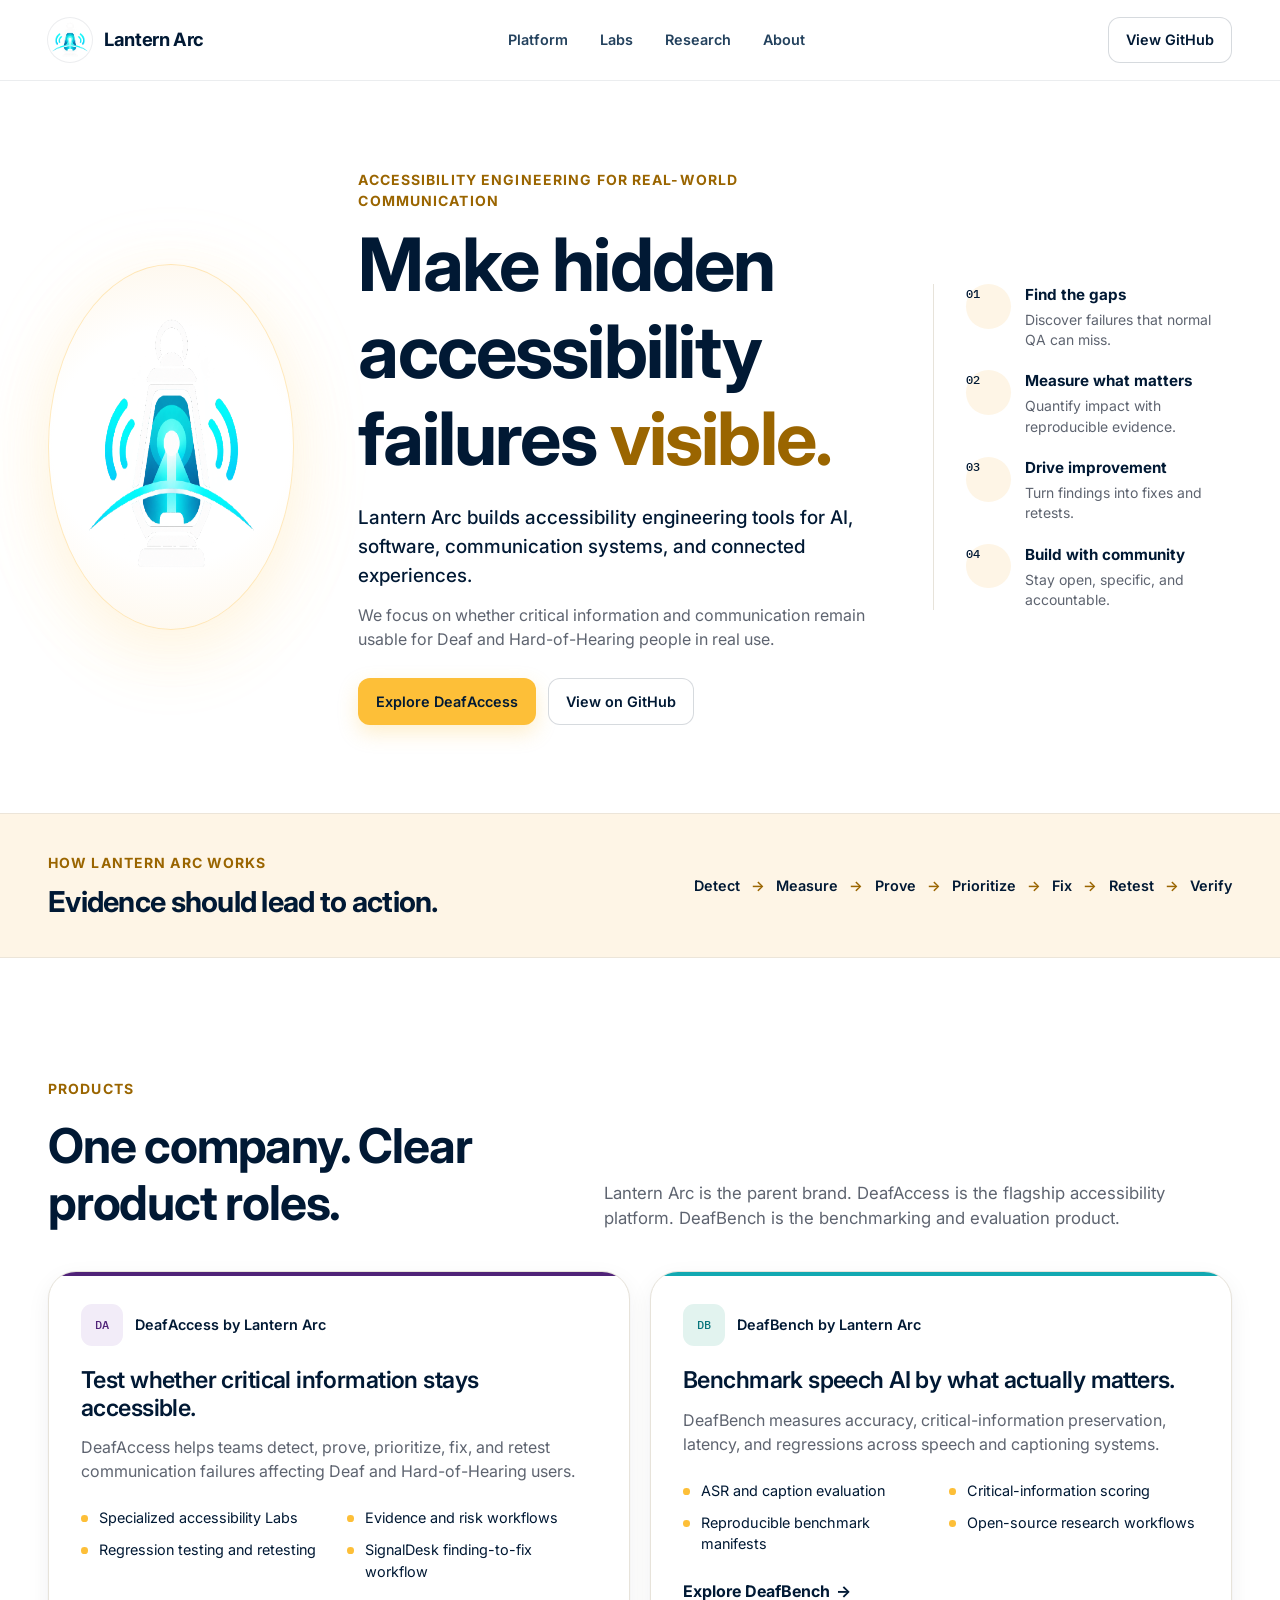
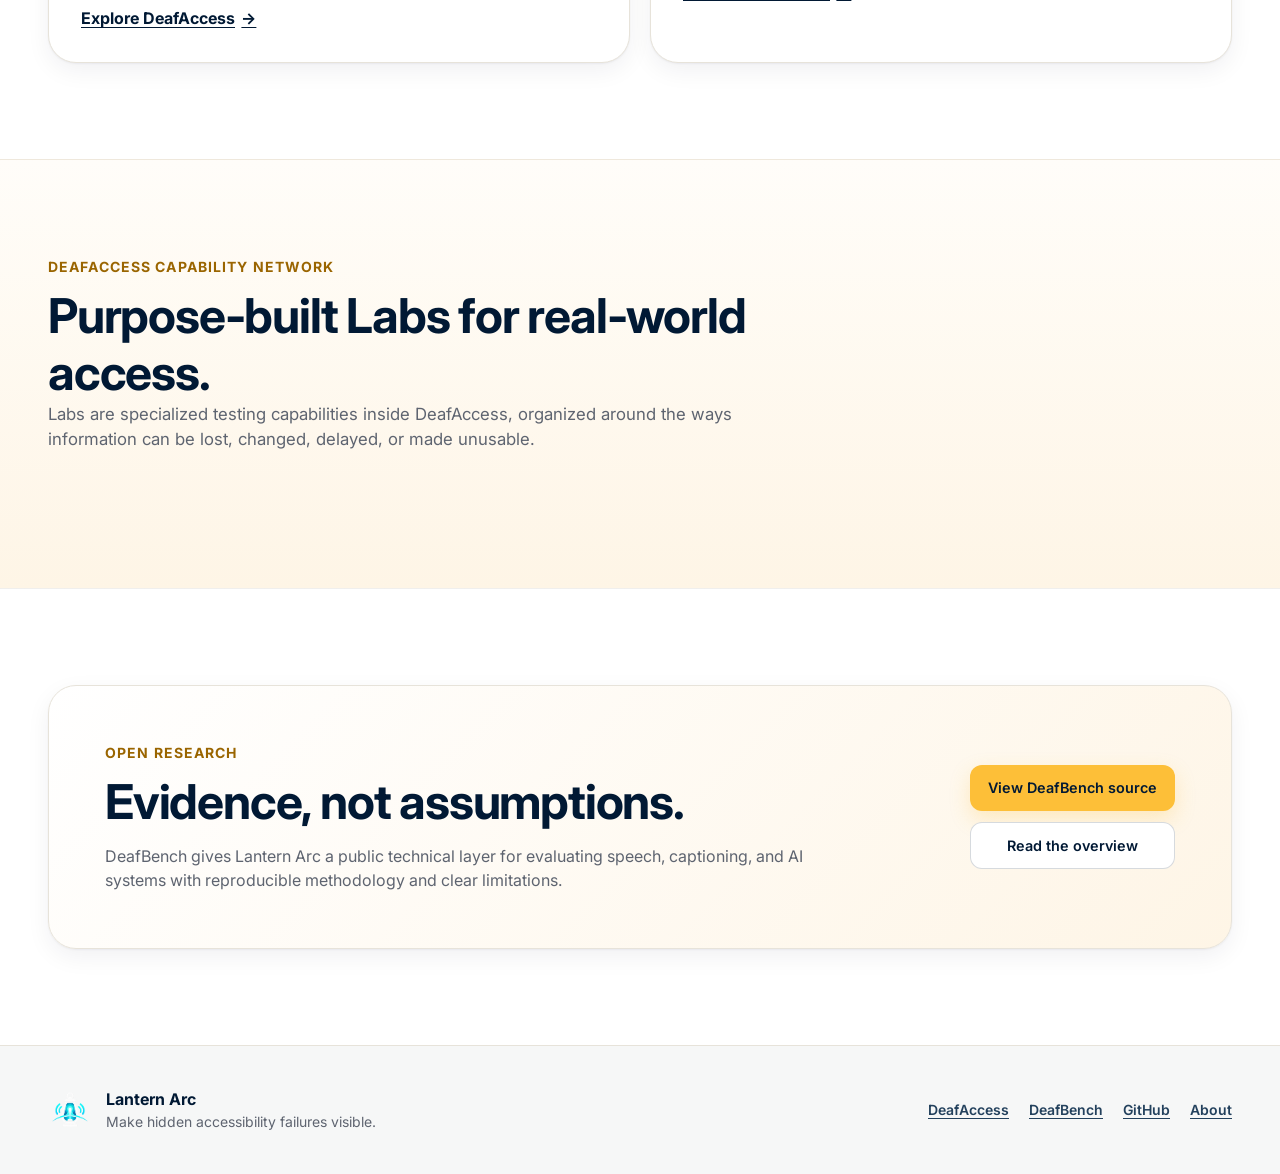
==== index.html @ aa3d76c5 "feat: add Lantern Arc site shell" ====
<!doctype html>
<html lang="en">
<head>
  <meta charset="utf-8">
  <meta name="viewport" content="width=device-width, initial-scale=1">
  <title>Lantern Arc | Accessibility engineering tools</title>
  <meta name="description" content="Lantern Arc builds accessibility engineering tools that help teams find, measure, prove, fix, and retest accessibility failures.">
  <link rel="preconnect" href="https://fonts.googleapis.com">
  <link rel="preconnect" href="https://fonts.gstatic.com" crossorigin>
  <link href="https://fonts.googleapis.com/css2?family=IBM+Plex+Mono:wght@400;500&family=Inter:wght@400;500;600;700&display=swap" rel="stylesheet">
  <link rel="stylesheet" href="/assets/site.css">
</head>
<body>
  <a class="skip-link" href="#main">Skip to main content</a>

  <header class="site-header">
    <div class="shell header-inner">
      <a class="brand" href="/" aria-label="Lantern Arc home">
        <img class="brand-mark" src="/assets/lantern-arc-logo.png" alt="" width="44" height="44">
        <span>Lantern Arc</span>
      </a>
      <nav class="site-nav" aria-label="Primary navigation">
        <a href="/deafaccess/">Platform</a>
        <a href="#labs">Labs</a>
        <a href="/deafbench/">Research</a>
        <a href="/about/">About</a>
      </nav>
      <a class="button button-secondary header-github" href="https://github.com/lanternarc">View GitHub</a>
    </div>
  </header>

  <main id="main">
    <section class="hero shell" aria-labelledby="hero-title">
      <div class="hero-art" aria-hidden="true">
        <div class="hero-logo-wrap">
          <img src="/assets/lantern-arc-logo.png" alt="" width="320" height="320">
        </div>
      </div>
      <div class="hero-copy">
        <p class="eyebrow">Accessibility engineering for real-world communication</p>
        <h1 id="hero-title">Make hidden accessibility failures <span>visible.</span></h1>
        <p class="hero-lede">Lantern Arc builds accessibility engineering tools for AI, software, communication systems, and connected experiences.</p>
        <p class="hero-support">We focus on whether critical information and communication remain usable for Deaf and Hard-of-Hearing people in real use.</p>
        <div class="hero-actions">
          <a class="button button-primary" href="/deafaccess/">Explore DeafAccess</a>
          <a class="button button-secondary" href="https://github.com/lanternarc">View on GitHub</a>
        </div>
      </div>
      <aside class="hero-principles" aria-label="Lantern Arc principles">
        <div class="principle">
          <span class="principle-icon" aria-hidden="true">01</span>
          <div><strong>Find the gaps</strong><span>Discover failures that normal QA can miss.</span></div>
        </div>
        <div class="principle">
          <span class="principle-icon" aria-hidden="true">02</span>
          <div><strong>Measure what matters</strong><span>Quantify impact with reproducible evidence.</span></div>
        </div>
        <div class="principle">
          <span class="principle-icon" aria-hidden="true">03</span>
          <div><strong>Drive improvement</strong><span>Turn findings into fixes and retests.</span></div>
        </div>
        <div class="principle">
          <span class="principle-icon" aria-hidden="true">04</span>
          <div><strong>Build with community</strong><span>Stay open, specific, and accountable.</span></div>
        </div>
      </aside>
    </section>

    <section class="process-band" aria-labelledby="process-title">
      <div class="shell process-inner">
        <div>
          <p class="eyebrow">How Lantern Arc works</p>
          <h2 id="process-title">Evidence should lead to action.</h2>
        </div>
        <ol class="process-flow" aria-label="Accessibility engineering workflow">
          <li>Detect</li><li>Measure</li><li>Prove</li><li>Prioritize</li><li>Fix</li><li>Retest</li><li>Verify</li>
        </ol>
      </div>
    </section>

    <section class="section shell" aria-labelledby="products-title">
      <div class="section-heading">
        <p class="eyebrow">Products</p>
        <h2 id="products-title">One company. Clear product roles.</h2>
        <p>Lantern Arc is the parent brand. DeafAccess is the flagship accessibility platform. DeafBench is the benchmarking and evaluation product.</p>
      </div>
      <div class="product-grid">
        <article class="product-card product-deafaccess">
          <div class="product-kicker"><span class="product-symbol">DA</span><span>DeafAccess by Lantern Arc</span></div>
          <h3>Test whether critical information stays accessible.</h3>
          <p>DeafAccess helps teams detect, prove, prioritize, fix, and retest communication failures affecting Deaf and Hard-of-Hearing users.</p>
          <ul class="feature-list">
            <li>Specialized accessibility Labs</li>
            <li>Evidence and risk workflows</li>
            <li>Regression testing and retesting</li>
            <li>SignalDesk finding-to-fix workflow</li>
          </ul>
          <a class="text-link" href="/deafaccess/">Explore DeafAccess <span aria-hidden="true">→</span></a>
        </article>
        <article class="product-card product-deafbench">
          <div class="product-kicker"><span class="product-symbol">DB</span><span>DeafBench by Lantern Arc</span></div>
          <h3>Benchmark speech AI by what actually matters.</h3>
          <p>DeafBench measures accuracy, critical-information preservation, latency, and regressions across speech and captioning systems.</p>
          <ul class="feature-list">
            <li>ASR and caption evaluation</li>
            <li>Critical-information scoring</li>
            <li>Reproducible benchmark manifests</li>
            <li>Open-source research workflows</li>
          </ul>
          <a class="text-link" href="/deafbench/">Explore DeafBench <span aria-hidden="true">→</span></a>
        </article>
      </div>
    </section>

    <section id="labs" class="section section-tinted" aria-labelledby="labs-title">
      <div class="shell">
        <div class="section-heading narrow">
          <p class="eyebrow">DeafAccess capability network</p>
          <h2 id="labs-title">Purpose-built Labs for real-world access.</h2>
          <p>Labs are specialized testing capabilities inside DeafAccess, organized around the ways information can be lost, changed, delayed, or made unusable.</p>
        </div>
        <div id="lab-groups" class="lab-groups" aria-live="off"></div>
      </div>
    </section>

    <section class="section shell" aria-labelledby="research-title">
      <div class="research-panel">
        <div>
          <p class="eyebrow">Open research</p>
          <h2 id="research-title">Evidence, not assumptions.</h2>
          <p>DeafBench gives Lantern Arc a public technical layer for evaluating speech, captioning, and AI systems with reproducible methodology and clear limitations.</p>
        </div>
        <div class="research-actions">
          <a class="button button-primary" href="https://github.com/lanternarc/DeafBench">View DeafBench source</a>
          <a class="button button-secondary" href="/deafbench/">Read the overview</a>
        </div>
      </div>
    </section>
  </main>

  <footer class="site-footer">
    <div class="shell footer-inner">
      <div class="footer-brand">
        <img src="/assets/lantern-arc-logo.png" alt="" width="44" height="44">
        <div><strong>Lantern Arc</strong><span>Make hidden accessibility failures visible.</span></div>
      </div>
      <nav aria-label="Footer navigation">
        <a href="/deafaccess/">DeafAccess</a>
        <a href="/deafbench/">DeafBench</a>
        <a href="https://github.com/lanternarc">GitHub</a>
        <a href="/about/">About</a>
      </nav>
    </div>
  </footer>

  <script src="/assets/site.js" defer></script>
</body>
</html>
---- assets/site.css ----
:root {
  --navy-950: #011934;
  --navy-900: #062747;
  --navy-700: #23415d;
  --gold-500: #fdbf38;
  --gold-300: #fedfac;
  --gold-100: #fef5e6;
  --white: #ffffff;
  --off-white: #f6f7f7;
  --ink: #070714;
  --muted: #5e6470;
  --line: #e7e3da;
  --purple-700: #502378;
  --purple-100: #f2ecf8;
  --teal-700: #08757c;
  --teal-500: #12a8b1;
  --teal-100: #e2f3ef;
  --blue-100: #edf5fe;
  --green-100: #e7f6f1;
  --danger: #d22026;
  --success: #2e8b35;
  --shadow-sm: 0 1px 2px rgb(1 25 52 / 0.05), 0 8px 24px rgb(1 25 52 / 0.06);
  --shadow-md: 0 18px 45px rgb(1 25 52 / 0.10);
  --radius-sm: 0.75rem;
  --radius-md: 1.25rem;
  --radius-lg: 1.75rem;
  --shell: 74rem;
  --sans: Inter, -apple-system, BlinkMacSystemFont, "Segoe UI", Arial, sans-serif;
  --mono: "IBM Plex Mono", SFMono-Regular, Consolas, "Liberation Mono", monospace;
}

* {
  box-sizing: border-box;
}

html {
  scroll-behavior: smooth;
  scroll-padding-top: 6rem;
}

body {
  margin: 0;
  color: var(--navy-950);
  background: var(--white);
  font-family: var(--sans);
  font-size: 1rem;
  line-height: 1.5;
  text-rendering: optimizeLegibility;
  -webkit-font-smoothing: antialiased;
}

img {
  display: block;
  max-width: 100%;
}

a {
  color: inherit;
  text-decoration-thickness: 0.08em;
  text-underline-offset: 0.2em;
}

a:focus-visible,
button:focus-visible {
  outline: 3px solid var(--navy-950);
  outline-offset: 4px;
  border-radius: 0.35rem;
}

p,
h1,
h2,
h3 {
  margin-top: 0;
}

p {
  max-width: 72ch;
}

h1,
h2,
h3 {
  letter-spacing: -0.025em;
  line-height: 1.18;
}

h1 {
  margin-bottom: 1.25rem;
  font-size: clamp(2.6rem, 6vw, 4.6rem);
  font-weight: 700;
}

h2 {
  margin-bottom: 1rem;
  font-size: clamp(2rem, 4vw, 3rem);
  font-weight: 700;
}

h3 {
  margin-bottom: 0.8rem;
  font-size: 1.45rem;
  font-weight: 600;
}

.shell {
  width: min(calc(100% - 2rem), var(--shell));
  margin-inline: auto;
}

.skip-link {
  position: fixed;
  z-index: 999;
  top: 0.75rem;
  left: 0.75rem;
  padding: 0.75rem 1rem;
  transform: translateY(-180%);
  border-radius: 0.6rem;
  color: var(--white);
  background: var(--navy-950);
  font-weight: 600;
}

.skip-link:focus {
  transform: translateY(0);
}

.site-header {
  position: sticky;
  z-index: 50;
  top: 0;
  border-bottom: 1px solid rgb(1 25 52 / 0.08);
  background: rgb(255 255 255 / 0.94);
  backdrop-filter: blur(16px);
}

.header-inner {
  display: grid;
  grid-template-columns: auto 1fr auto;
  align-items: center;
  min-height: 5rem;
  gap: 2rem;
}

.brand {
  display: inline-flex;
  align-items: center;
  gap: 0.75rem;
  text-decoration: none;
  font-size: 1.15rem;
  font-weight: 700;
  letter-spacing: -0.02em;
}

.brand-mark {
  width: 2.75rem;
  height: 2.75rem;
  border-radius: 50%;
  box-shadow: 0 0 0 1px rgb(1 25 52 / 0.08);
}

.site-nav {
  display: flex;
  justify-content: center;
  gap: 2rem;
}

.site-nav a {
  position: relative;
  padding-block: 1.1rem;
  color: var(--navy-700);
  text-decoration: none;
  font-size: 0.9rem;
  font-weight: 600;
}

.site-nav a::after {
  position: absolute;
  right: 0;
  bottom: 0.8rem;
  left: 0;
  height: 2px;
  transform: scaleX(0);
  transform-origin: center;
  background: var(--gold-500);
  content: "";
  transition: transform 160ms ease;
}

.site-nav a:hover::after,
.site-nav a:focus-visible::after {
  transform: scaleX(1);
}

.button {
  display: inline-flex;
  min-height: 2.85rem;
  align-items: center;
  justify-content: center;
  padding: 0.72rem 1.05rem;
  border: 1px solid transparent;
  border-radius: 0.75rem;
  text-decoration: none;
  font-size: 0.9rem;
  font-weight: 600;
  transition: transform 150ms ease, box-shadow 150ms ease, background 150ms ease;
}

.button:hover {
  transform: translateY(-1px);
}

.button-primary {
  color: var(--navy-950);
  background: var(--gold-500);
  box-shadow: 0 8px 20px rgb(253 191 56 / 0.25);
}

.button-primary:hover {
  background: #f4b62d;
  box-shadow: 0 12px 24px rgb(253 191 56 / 0.30);
}

.button-secondary {
  border-color: rgb(1 25 52 / 0.16);
  color: var(--navy-950);
  background: var(--white);
}

.button-secondary:hover {
  border-color: rgb(1 25 52 / 0.28);
  box-shadow: var(--shadow-sm);
}

.hero {
  display: grid;
  grid-template-columns: minmax(15rem, 0.7fr) minmax(0, 1.45fr) minmax(17rem, 0.85fr);
  align-items: center;
  gap: clamp(2rem, 5vw, 4.5rem);
  min-height: 42rem;
  padding-block: 5.5rem;
}

.hero-art {
  display: flex;
  justify-content: center;
}

.hero-logo-wrap {
  position: relative;
  width: min(100%, 19rem);
  padding: 1.35rem;
  border: 1px solid rgb(253 191 56 / 0.32);
  border-radius: 50%;
  background: radial-gradient(circle, var(--white) 54%, var(--gold-100) 100%);
  box-shadow: 0 26px 70px rgb(253 191 56 / 0.14);
}

.hero-logo-wrap::after {
  position: absolute;
  inset: 8%;
  z-index: -1;
  border-radius: 50%;
  background: var(--gold-300);
  filter: blur(48px);
  opacity: 0.25;
  content: "";
}

.eyebrow {
  margin-bottom: 0.7rem;
  color: #9a6500;
  font-size: 0.875rem;
  font-weight: 700;
  letter-spacing: 0.08em;
  text-transform: uppercase;
}

.hero-copy h1 span {
  color: #9a6500;
}

.hero-lede {
  margin-bottom: 0.8rem;
  font-size: 1.18rem;
  line-height: 1.55;
  font-weight: 500;
}

.hero-support {
  margin-bottom: 1.7rem;
  color: var(--muted);
  font-size: 1rem;
}

.hero-actions {
  display: flex;
  flex-wrap: wrap;
  gap: 0.75rem;
}

.hero-principles {
  display: grid;
  gap: 1.25rem;
  padding-left: 2rem;
  border-left: 1px solid var(--line);
}

.principle {
  display: grid;
  grid-template-columns: auto 1fr;
  align-items: start;
  gap: 0.9rem;
}

.principle-icon {
  display: grid;
  width: 2.8rem;
  height: 2.8rem;
  place-items: center;
  border-radius: 50%;
  color: var(--navy-950);
  background: var(--gold-100);
  font-family: var(--mono);
  font-size: 0.78rem;
  font-weight: 500;
}

.principle strong,
.principle span {
  display: block;
}

.principle strong {
  margin-bottom: 0.2rem;
  font-size: 0.95rem;
}

.principle div > span {
  color: var(--muted);
  font-size: 0.875rem;
  line-height: 1.45;
}

.process-band {
  border-block: 1px solid rgb(1 25 52 / 0.07);
  background: var(--gold-100);
}

.process-inner {
  display: grid;
  grid-template-columns: minmax(16rem, 0.7fr) 1fr;
  align-items: center;
  gap: 3rem;
  padding-block: 2.4rem;
}

.process-inner h2 {
  margin-bottom: 0;
  font-size: 1.8rem;
}

.process-flow {
  display: flex;
  flex-wrap: wrap;
  align-items: center;
  justify-content: flex-end;
  gap: 0.7rem;
  margin: 0;
  padding: 0;
  list-style: none;
}

.process-flow li {
  display: inline-flex;
  align-items: center;
  gap: 0.7rem;
  font-size: 0.9rem;
  font-weight: 600;
}

.process-flow li:not(:last-child)::after {
  color: #9a6500;
  content: "→";
}

.section {
  padding-block: 6rem;
}

.section-tinted {
  border-block: 1px solid rgb(1 25 52 / 0.06);
  background: linear-gradient(180deg, #fffdf9 0%, var(--gold-100) 100%);
}

.section-heading {
  display: grid;
  grid-template-columns: minmax(0, 0.9fr) minmax(0, 1.15fr);
  align-items: end;
  gap: 4rem;
  margin-bottom: 2.5rem;
}

.section-heading .eyebrow {
  grid-column: 1 / -1;
  margin-bottom: -2.8rem;
}

.section-heading h2,
.section-heading p:last-child {
  margin-bottom: 0;
}

.section-heading p:last-child {
  color: var(--muted);
  font-size: 1.05rem;
}

.section-heading.narrow {
  display: block;
  max-width: 48rem;
}

.section-heading.narrow .eyebrow {
  margin-bottom: 0.7rem;
}

.product-grid {
  display: grid;
  grid-template-columns: repeat(2, minmax(0, 1fr));
  gap: 1.25rem;
}

.product-card {
  position: relative;
  overflow: hidden;
  padding: 2rem;
  border: 1px solid var(--line);
  border-radius: var(--radius-lg);
  background: var(--white);
  box-shadow: var(--shadow-sm);
}

.product-card::before {
  position: absolute;
  top: 0;
  right: 0;
  left: 0;
  height: 4px;
  content: "";
}

.product-deafaccess::before {
  background: var(--purple-700);
}

.product-deafbench::before {
  background: var(--teal-500);
}

.product-kicker {
  display: flex;
  align-items: center;
  gap: 0.8rem;
  margin-bottom: 1.35rem;
  font-size: 0.9rem;
  font-weight: 600;
}

.product-symbol {
  display: grid;
  width: 2.6rem;
  height: 2.6rem;
  place-items: center;
  border-radius: 0.7rem;
  font-family: var(--mono);
  font-size: 0.75rem;
  font-weight: 500;
}

.product-deafaccess .product-symbol {
  color: var(--purple-700);
  background: var(--purple-100);
}

.product-deafbench .product-symbol {
  color: var(--teal-700);
  background: var(--teal-100);
}

.product-card > p {
  color: var(--muted);
}

.feature-list {
  display: grid;
  grid-template-columns: repeat(2, minmax(0, 1fr));
  gap: 0.65rem 1rem;
  margin: 1.5rem 0;
  padding: 0;
  list-style: none;
}

.feature-list li {
  position: relative;
  padding-left: 1.15rem;
  font-size: 0.9rem;
}

.feature-list li::before {
  position: absolute;
  top: 0.58em;
  left: 0;
  width: 0.42rem;
  height: 0.42rem;
  border-radius: 50%;
  background: var(--gold-500);
  content: "";
}

.text-link {
  display: inline-flex;
  align-items: center;
  gap: 0.4rem;
  color: var(--navy-950);
  font-weight: 700;
}

.lab-groups {
  display: grid;
  gap: 1.5rem;
}

.research-panel {
  display: grid;
  grid-template-columns: 1fr auto;
  align-items: center;
  gap: 3rem;
  padding: clamp(2rem, 5vw, 3.5rem);
  border: 1px solid var(--line);
  border-radius: var(--radius-lg);
  background: linear-gradient(135deg, var(--white), var(--gold-100));
  box-shadow: var(--shadow-sm);
}

.research-panel h2 {
  margin-bottom: 0.8rem;
}

.research-panel p:last-child {
  margin-bottom: 0;
  color: var(--muted);
}

.research-actions {
  display: flex;
  flex-direction: column;
  gap: 0.7rem;
}

.site-footer {
  border-top: 1px solid var(--line);
  background: var(--off-white);
}

.footer-inner {
  display: flex;
  align-items: center;
  justify-content: space-between;
  gap: 2rem;
  min-height: 8rem;
  padding-block: 1.5rem;
}

.footer-brand {
  display: flex;
  align-items: center;
  gap: 0.9rem;
}

.footer-brand img {
  width: 2.75rem;
  height: 2.75rem;
  border-radius: 50%;
}

.footer-brand strong,
.footer-brand span {
  display: block;
}

.footer-brand span {
  color: var(--muted);
  font-size: 0.875rem;
}

.footer-inner nav {
  display: flex;
  flex-wrap: wrap;
  gap: 1.25rem;
}

.footer-inner nav a {
  color: var(--navy-700);
  font-size: 0.875rem;
  font-weight: 600;
}

@media (max-width: 64rem) {
  .header-inner {
    grid-template-columns: auto 1fr;
  }

  .site-nav {
    justify-content: flex-end;
  }

  .header-github {
    display: none;
  }

  .hero {
    grid-template-columns: minmax(12rem, 0.55fr) 1.45fr;
    min-height: auto;
  }

  .hero-principles {
    grid-column: 1 / -1;
    grid-template-columns: repeat(2, minmax(0, 1fr));
    padding: 1.5rem 0 0;
    border-top: 1px solid var(--line);
    border-left: 0;
  }

  .section-heading {
    grid-template-columns: 1fr;
    gap: 1rem;
  }

  .section-heading .eyebrow {
    margin-bottom: -0.25rem;
  }
}

@media (max-width: 48rem) {
  .site-header {
    position: static;
  }

  .header-inner {
    display: flex;
    min-height: auto;
    flex-wrap: wrap;
    padding-block: 0.8rem;
    gap: 0.65rem 1.25rem;
  }

  .site-nav {
    order: 2;
    width: 100%;
    justify-content: flex-start;
    gap: 1.2rem;
    overflow-x: auto;
    scrollbar-width: none;
  }

  .site-nav a {
    flex: 0 0 auto;
    padding-block: 0.65rem;
  }

  .site-nav a::after {
    bottom: 0.25rem;
  }

  .hero {
    grid-template-columns: 1fr;
    gap: 2rem;
    padding-block: 3.5rem;
  }

  .hero-art {
    justify-content: flex-start;
  }

  .hero-logo-wrap {
    width: 10rem;
    padding: 0.65rem;
  }

  .hero-principles {
    grid-template-columns: 1fr;
  }

  .process-inner {
    grid-template-columns: 1fr;
    gap: 1.2rem;
  }

  .process-flow {
    justify-content: flex-start;
  }

  .section {
    padding-block: 4.2rem;
  }

  .product-grid {
    grid-template-columns: 1fr;
  }

  .feature-list {
    grid-template-columns: 1fr;
  }

  .research-panel {
    grid-template-columns: 1fr;
  }

  .research-actions {
    flex-direction: row;
    flex-wrap: wrap;
  }

  .footer-inner {
    align-items: flex-start;
    flex-direction: column;
  }
}

@media (prefers-reduced-motion: reduce) {
  html {
    scroll-behavior: auto;
  }

  *,
  *::before,
  *::after {
    scroll-behavior: auto !important;
    transition-duration: 0.01ms !important;
    animation-duration: 0.01ms !important;
    animation-iteration-count: 1 !important;
  }
}
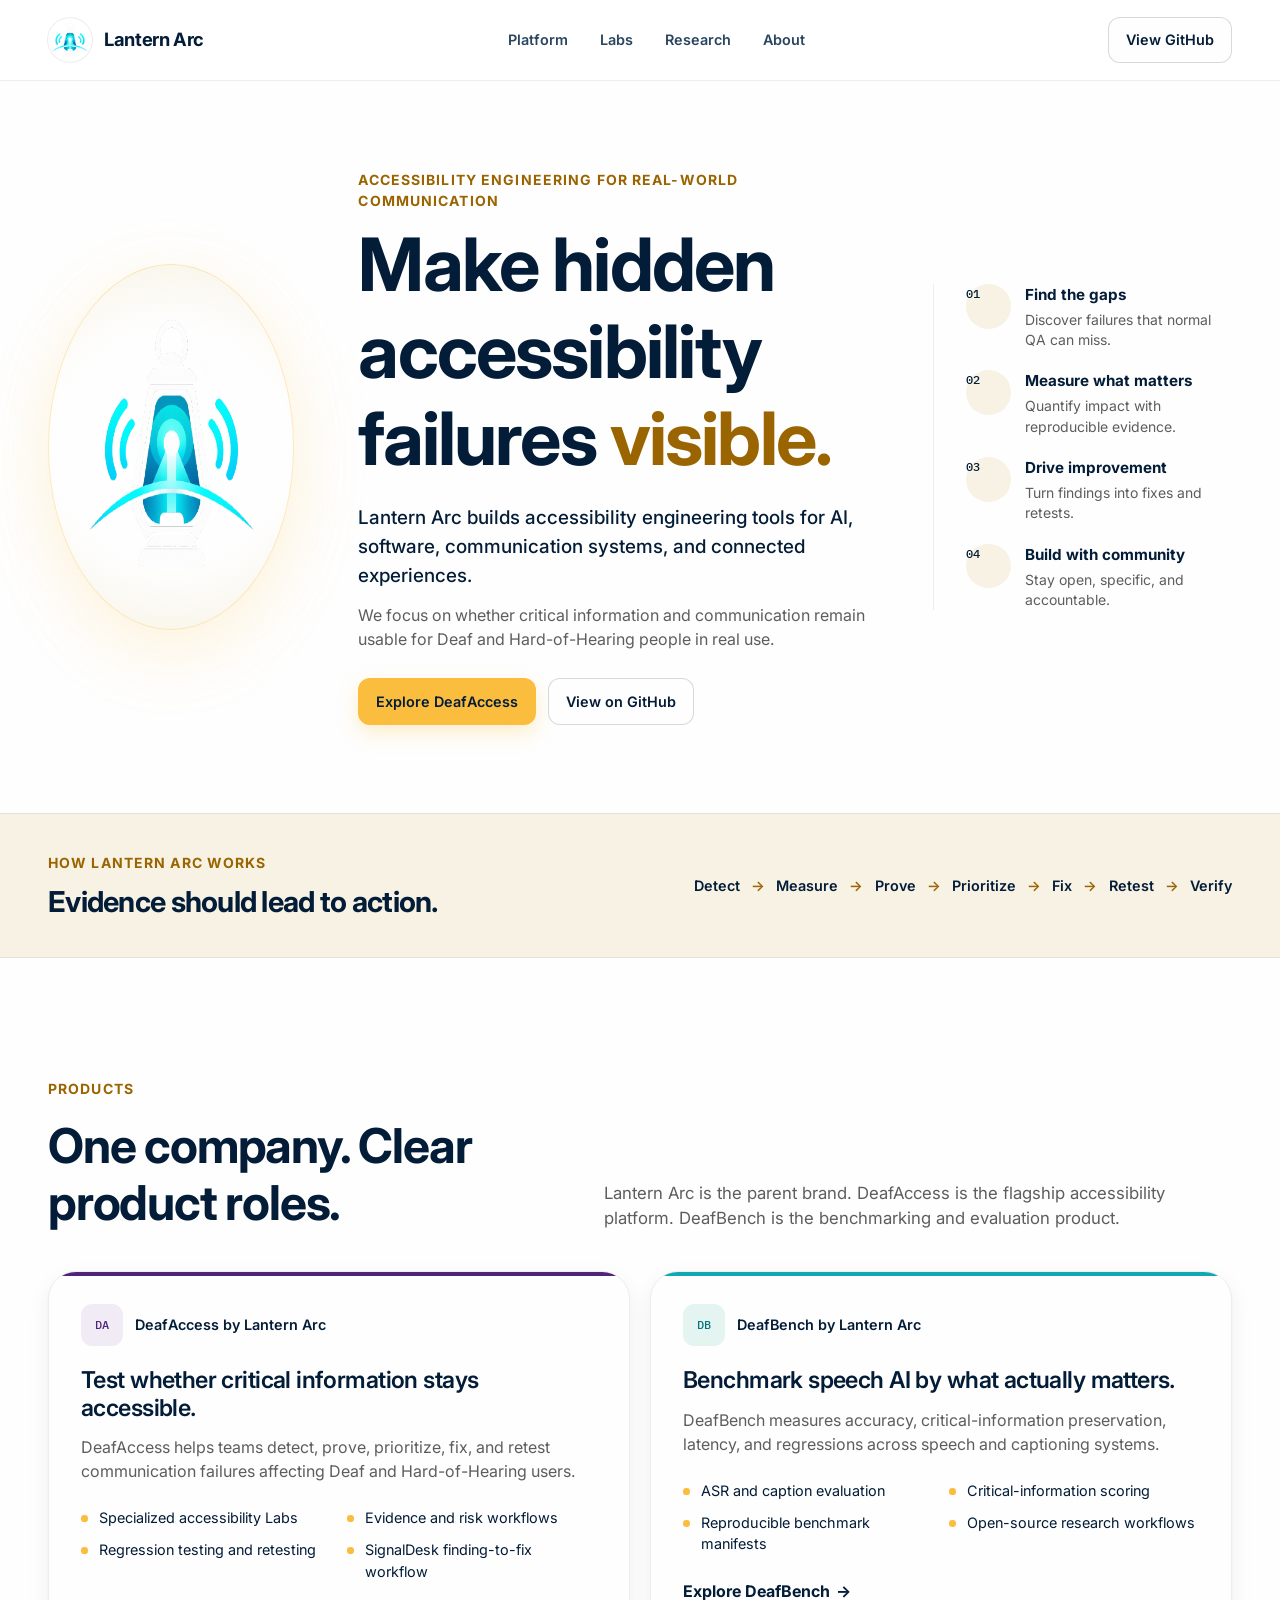
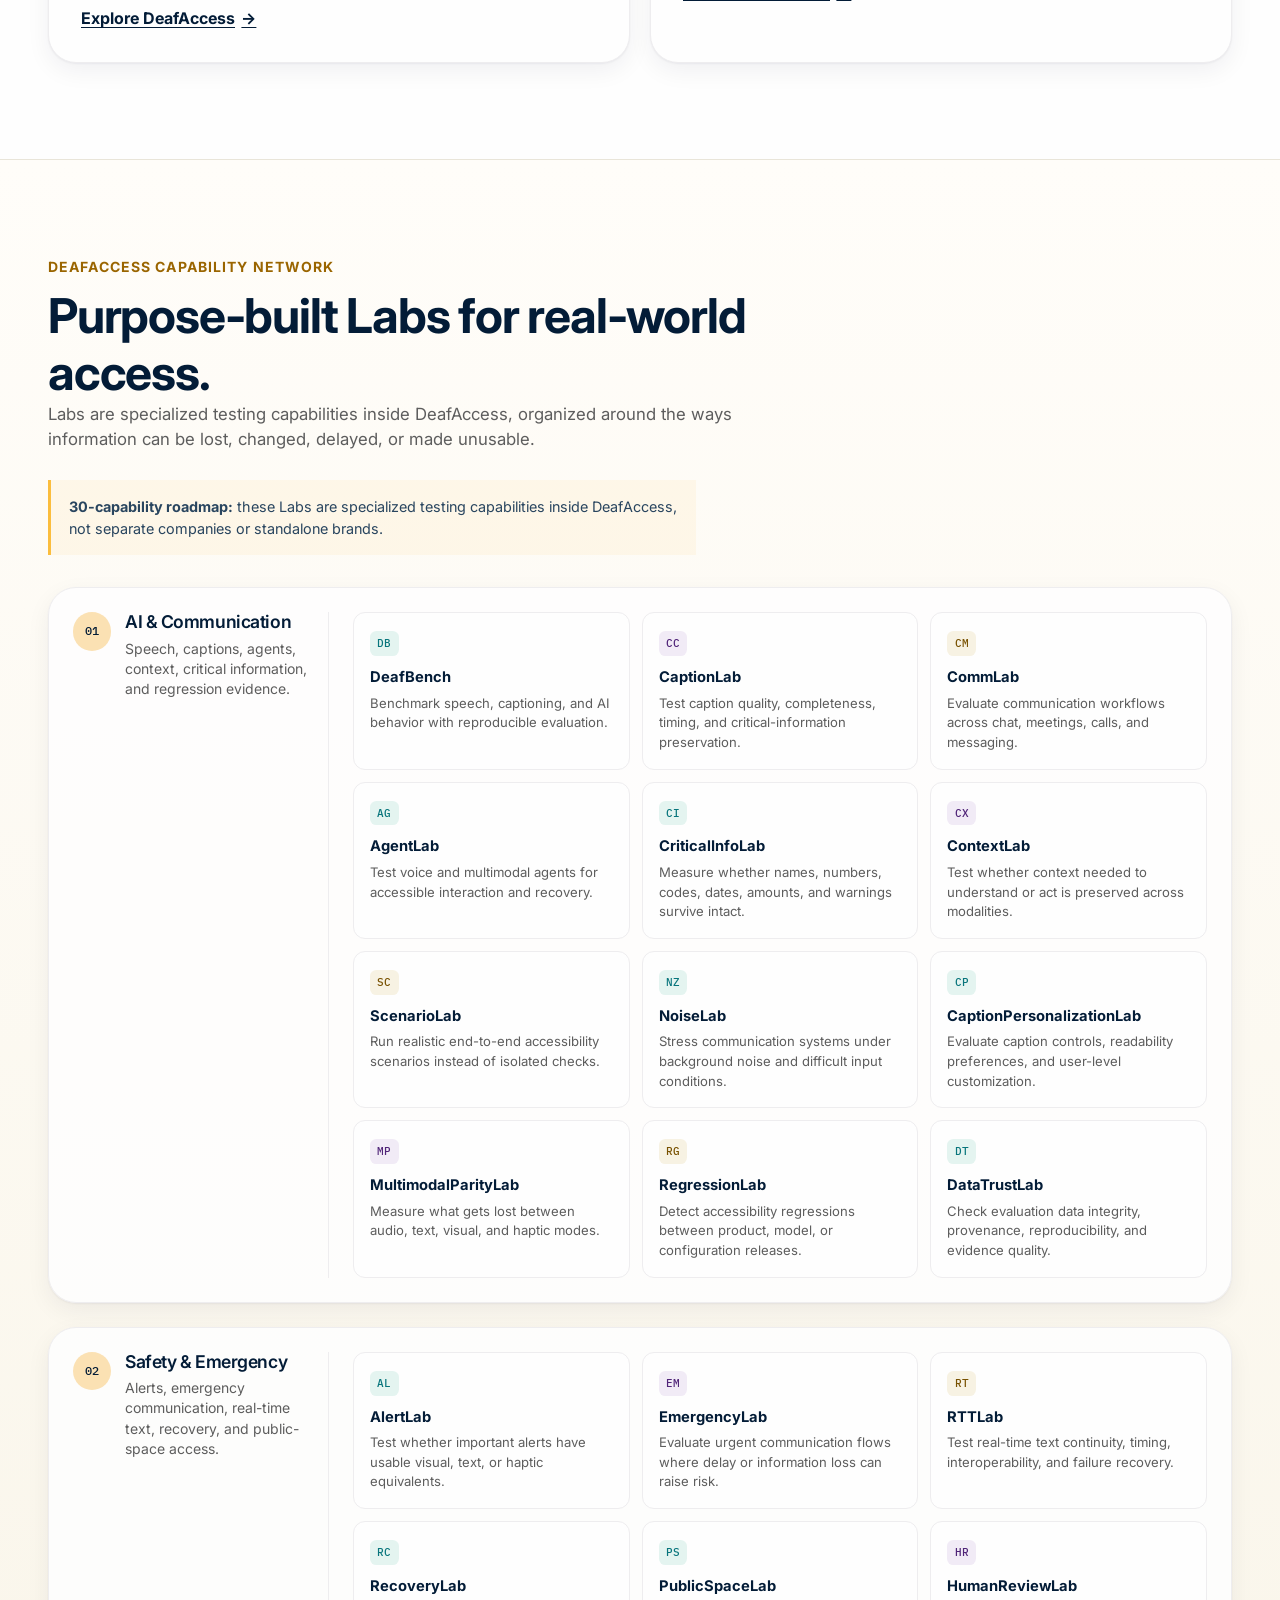
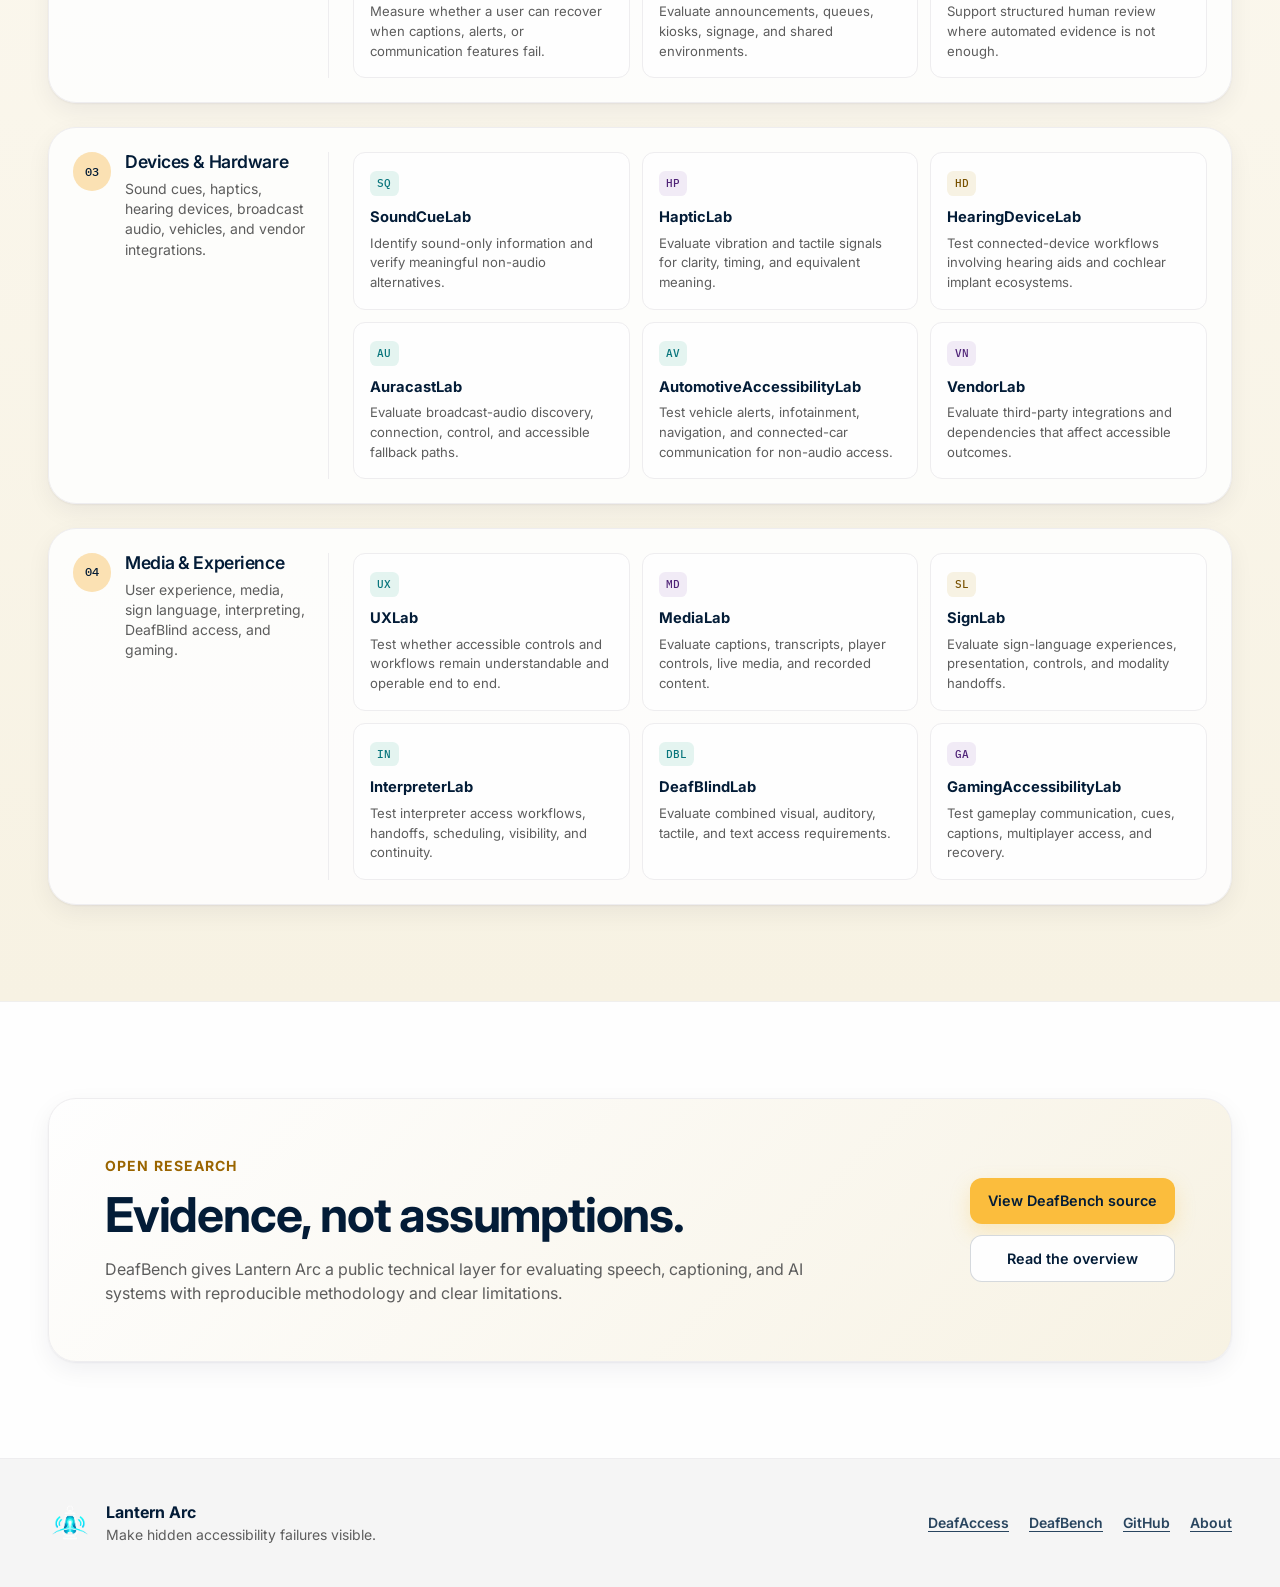
==== commit ae083691: "feat: add full DeafAccess lab network" ====
--- a/index.html
+++ b/index.html
@@ -119,7 +119,75 @@
           <h2 id="labs-title">Purpose-built Labs for real-world access.</h2>
           <p>Labs are specialized testing capabilities inside DeafAccess, organized around the ways information can be lost, changed, delayed, or made unusable.</p>
         </div>
-        <div id="lab-groups" class="lab-groups" aria-live="off"></div>
+        <p class="roadmap-note"><strong>30-capability roadmap:</strong> these Labs are specialized testing capabilities inside DeafAccess, not separate companies or standalone brands.</p>
+
+        <div id="lab-groups" class="lab-groups">
+          <section class="lab-group" aria-labelledby="labs-ai-title">
+            <div class="lab-group-heading">
+              <span class="lab-group-index" aria-hidden="true">01</span>
+              <div><h3 id="labs-ai-title">AI &amp; Communication</h3><p>Speech, captions, agents, context, critical information, and regression evidence.</p></div>
+            </div>
+            <div class="lab-grid">
+              <article class="lab-card"><span class="lab-code">DB</span><h4>DeafBench</h4><p>Benchmark speech, captioning, and AI behavior with reproducible evaluation.</p></article>
+              <article class="lab-card"><span class="lab-code">CC</span><h4>CaptionLab</h4><p>Test caption quality, completeness, timing, and critical-information preservation.</p></article>
+              <article class="lab-card"><span class="lab-code">CM</span><h4>CommLab</h4><p>Evaluate communication workflows across chat, meetings, calls, and messaging.</p></article>
+              <article class="lab-card"><span class="lab-code">AG</span><h4>AgentLab</h4><p>Test voice and multimodal agents for accessible interaction and recovery.</p></article>
+              <article class="lab-card"><span class="lab-code">CI</span><h4>CriticalInfoLab</h4><p>Measure whether names, numbers, codes, dates, amounts, and warnings survive intact.</p></article>
+              <article class="lab-card"><span class="lab-code">CX</span><h4>ContextLab</h4><p>Test whether context needed to understand or act is preserved across modalities.</p></article>
+              <article class="lab-card"><span class="lab-code">SC</span><h4>ScenarioLab</h4><p>Run realistic end-to-end accessibility scenarios instead of isolated checks.</p></article>
+              <article class="lab-card"><span class="lab-code">NZ</span><h4>NoiseLab</h4><p>Stress communication systems under background noise and difficult input conditions.</p></article>
+              <article class="lab-card"><span class="lab-code">CP</span><h4>CaptionPersonalizationLab</h4><p>Evaluate caption controls, readability preferences, and user-level customization.</p></article>
+              <article class="lab-card"><span class="lab-code">MP</span><h4>MultimodalParityLab</h4><p>Measure what gets lost between audio, text, visual, and haptic modes.</p></article>
+              <article class="lab-card"><span class="lab-code">RG</span><h4>RegressionLab</h4><p>Detect accessibility regressions between product, model, or configuration releases.</p></article>
+              <article class="lab-card"><span class="lab-code">DT</span><h4>DataTrustLab</h4><p>Check evaluation data integrity, provenance, reproducibility, and evidence quality.</p></article>
+            </div>
+          </section>
+
+          <section class="lab-group" aria-labelledby="labs-safety-title">
+            <div class="lab-group-heading">
+              <span class="lab-group-index" aria-hidden="true">02</span>
+              <div><h3 id="labs-safety-title">Safety &amp; Emergency</h3><p>Alerts, emergency communication, real-time text, recovery, and public-space access.</p></div>
+            </div>
+            <div class="lab-grid">
+              <article class="lab-card"><span class="lab-code">AL</span><h4>AlertLab</h4><p>Test whether important alerts have usable visual, text, or haptic equivalents.</p></article>
+              <article class="lab-card"><span class="lab-code">EM</span><h4>EmergencyLab</h4><p>Evaluate urgent communication flows where delay or information loss can raise risk.</p></article>
+              <article class="lab-card"><span class="lab-code">RT</span><h4>RTTLab</h4><p>Test real-time text continuity, timing, interoperability, and failure recovery.</p></article>
+              <article class="lab-card"><span class="lab-code">RC</span><h4>RecoveryLab</h4><p>Measure whether a user can recover when captions, alerts, or communication features fail.</p></article>
+              <article class="lab-card"><span class="lab-code">PS</span><h4>PublicSpaceLab</h4><p>Evaluate announcements, queues, kiosks, signage, and shared environments.</p></article>
+              <article class="lab-card"><span class="lab-code">HR</span><h4>HumanReviewLab</h4><p>Support structured human review where automated evidence is not enough.</p></article>
+            </div>
+          </section>
+
+          <section class="lab-group" aria-labelledby="labs-devices-title">
+            <div class="lab-group-heading">
+              <span class="lab-group-index" aria-hidden="true">03</span>
+              <div><h3 id="labs-devices-title">Devices &amp; Hardware</h3><p>Sound cues, haptics, hearing devices, broadcast audio, vehicles, and vendor integrations.</p></div>
+            </div>
+            <div class="lab-grid">
+              <article class="lab-card"><span class="lab-code">SQ</span><h4>SoundCueLab</h4><p>Identify sound-only information and verify meaningful non-audio alternatives.</p></article>
+              <article class="lab-card"><span class="lab-code">HP</span><h4>HapticLab</h4><p>Evaluate vibration and tactile signals for clarity, timing, and equivalent meaning.</p></article>
+              <article class="lab-card"><span class="lab-code">HD</span><h4>HearingDeviceLab</h4><p>Test connected-device workflows involving hearing aids and cochlear implant ecosystems.</p></article>
+              <article class="lab-card"><span class="lab-code">AU</span><h4>AuracastLab</h4><p>Evaluate broadcast-audio discovery, connection, control, and accessible fallback paths.</p></article>
+              <article class="lab-card"><span class="lab-code">AV</span><h4>AutomotiveAccessibilityLab</h4><p>Test vehicle alerts, infotainment, navigation, and connected-car communication for non-audio access.</p></article>
+              <article class="lab-card"><span class="lab-code">VN</span><h4>VendorLab</h4><p>Evaluate third-party integrations and dependencies that affect accessible outcomes.</p></article>
+            </div>
+          </section>
+
+          <section class="lab-group" aria-labelledby="labs-experience-title">
+            <div class="lab-group-heading">
+              <span class="lab-group-index" aria-hidden="true">04</span>
+              <div><h3 id="labs-experience-title">Media &amp; Experience</h3><p>User experience, media, sign language, interpreting, DeafBlind access, and gaming.</p></div>
+            </div>
+            <div class="lab-grid">
+              <article class="lab-card"><span class="lab-code">UX</span><h4>UXLab</h4><p>Test whether accessible controls and workflows remain understandable and operable end to end.</p></article>
+              <article class="lab-card"><span class="lab-code">MD</span><h4>MediaLab</h4><p>Evaluate captions, transcripts, player controls, live media, and recorded content.</p></article>
+              <article class="lab-card"><span class="lab-code">SL</span><h4>SignLab</h4><p>Evaluate sign-language experiences, presentation, controls, and modality handoffs.</p></article>
+              <article class="lab-card"><span class="lab-code">IN</span><h4>InterpreterLab</h4><p>Test interpreter access workflows, handoffs, scheduling, visibility, and continuity.</p></article>
+              <article class="lab-card"><span class="lab-code">DBL</span><h4>DeafBlindLab</h4><p>Evaluate combined visual, auditory, tactile, and text access requirements.</p></article>
+              <article class="lab-card"><span class="lab-code">GA</span><h4>GamingAccessibilityLab</h4><p>Test gameplay communication, cues, captions, multiplayer access, and recovery.</p></article>
+            </div>
+          </section>
+        </div>
       </div>
     </section>
 
--- a/assets/site.css
+++ b/assets/site.css
@@ -1,24 +1,25 @@
 :root {
-  --navy-950: #011934;
-  --navy-900: #062747;
-  --navy-700: #23415d;
-  --gold-500: #fdbf38;
-  --gold-300: #fedfac;
-  --gold-100: #fef5e6;
-  --white: #ffffff;
-  --off-white: #f6f7f7;
+  --navy-950: #031c37;
+  --navy-900: #0a2b4a;
+  --navy-700: #29455f;
+  --gold-500: #fbbd3d;
+  --gold-300: #fbe1b3;
+  --gold-100: #f7f2e3;
+  --white: #fefefe;
+  --off-white: #f5f5f5;
   --ink: #070714;
-  --muted: #5e6470;
-  --line: #e7e3da;
-  --purple-700: #502378;
-  --purple-100: #f2ecf8;
+  --muted: #5d5d5d;
+  --line: #eeedef;
+  --purple-700: #502478;
+  --purple-100: #f1ebf6;
   --teal-700: #08757c;
   --teal-500: #12a8b1;
-  --teal-100: #e2f3ef;
-  --blue-100: #edf5fe;
-  --green-100: #e7f6f1;
-  --danger: #d22026;
-  --success: #2e8b35;
+  --teal-100: #e4f4f0;
+  --teal-bg: #e9f4f3;
+  --blue-100: #e9f1fb;
+  --green-100: #e4f4f0;
+  --danger: #d22126;
+  --success: #2e8c36;
   --shadow-sm: 0 1px 2px rgb(1 25 52 / 0.05), 0 8px 24px rgb(1 25 52 / 0.06);
   --shadow-md: 0 18px 45px rgb(1 25 52 / 0.10);
   --radius-sm: 0.75rem;
@@ -526,9 +527,119 @@
   font-weight: 700;
 }
 
+.roadmap-note {
+  margin: -0.75rem 0 2rem;
+  padding: 1rem 1.15rem;
+  border-left: 3px solid var(--gold-500);
+  color: var(--navy-700);
+  background: rgb(251 189 61 / 0.08);
+  font-size: 0.9rem;
+}
+
 .lab-groups {
   display: grid;
   gap: 1.5rem;
+}
+
+.lab-group {
+  display: grid;
+  grid-template-columns: minmax(13rem, 0.3fr) minmax(0, 1fr);
+  gap: 1.5rem;
+  padding: 1.5rem;
+  border: 1px solid var(--line);
+  border-radius: var(--radius-lg);
+  background: rgb(254 254 254 / 0.88);
+  box-shadow: var(--shadow-sm);
+}
+
+.lab-group-heading {
+  display: flex;
+  align-items: flex-start;
+  gap: 0.85rem;
+  padding-right: 1.25rem;
+  border-right: 1px solid var(--line);
+}
+
+.lab-group-index {
+  display: grid;
+  width: 2.4rem;
+  height: 2.4rem;
+  flex: 0 0 auto;
+  place-items: center;
+  border-radius: 50%;
+  color: var(--navy-950);
+  background: var(--gold-300);
+  font-family: var(--mono);
+  font-size: 0.75rem;
+  font-weight: 500;
+}
+
+.lab-group-heading h3 {
+  margin: 0 0 0.35rem;
+  font-size: 1.1rem;
+}
+
+.lab-group-heading p {
+  margin: 0;
+  color: var(--muted);
+  font-size: 0.875rem;
+  line-height: 1.45;
+}
+
+.lab-grid {
+  display: grid;
+  grid-template-columns: repeat(3, minmax(0, 1fr));
+  gap: 0.75rem;
+}
+
+.lab-card {
+  min-width: 0;
+  padding: 1rem;
+  border: 1px solid var(--line);
+  border-radius: var(--radius-sm);
+  background: var(--white);
+}
+
+.lab-card:hover {
+  border-color: rgb(3 28 55 / 0.18);
+  box-shadow: 0 8px 20px rgb(3 28 55 / 0.05);
+}
+
+.lab-code {
+  display: inline-flex;
+  margin-bottom: 0.75rem;
+  padding: 0.25rem 0.45rem;
+  border-radius: 0.4rem;
+  color: var(--teal-700);
+  background: var(--teal-100);
+  font-family: var(--mono);
+  font-size: 0.7rem;
+  font-weight: 500;
+}
+
+.lab-card:nth-child(4n + 2) .lab-code {
+  color: var(--purple-700);
+  background: var(--purple-100);
+}
+
+.lab-card:nth-child(4n + 3) .lab-code {
+  color: #785100;
+  background: var(--gold-100);
+}
+
+.lab-card h4 {
+  overflow-wrap: anywhere;
+  margin: 0 0 0.4rem;
+  color: var(--navy-950);
+  font-size: 0.92rem;
+  line-height: 1.3;
+}
+
+.lab-card p {
+  margin: 0;
+  color: var(--muted);
+  font-size: 0.82rem;
+  line-height: 1.5;
 }
 
 .research-panel {
@@ -709,6 +820,20 @@
     grid-template-columns: 1fr;
   }
 
+  .lab-group {
+    grid-template-columns: 1fr;
+  }
+
+  .lab-group-heading {
+    padding: 0 0 1rem;
+    border-right: 0;
+    border-bottom: 1px solid var(--line);
+  }
+
+  .lab-grid {
+    grid-template-columns: repeat(2, minmax(0, 1fr));
+  }
+
   .feature-list {
     grid-template-columns: 1fr;
   }
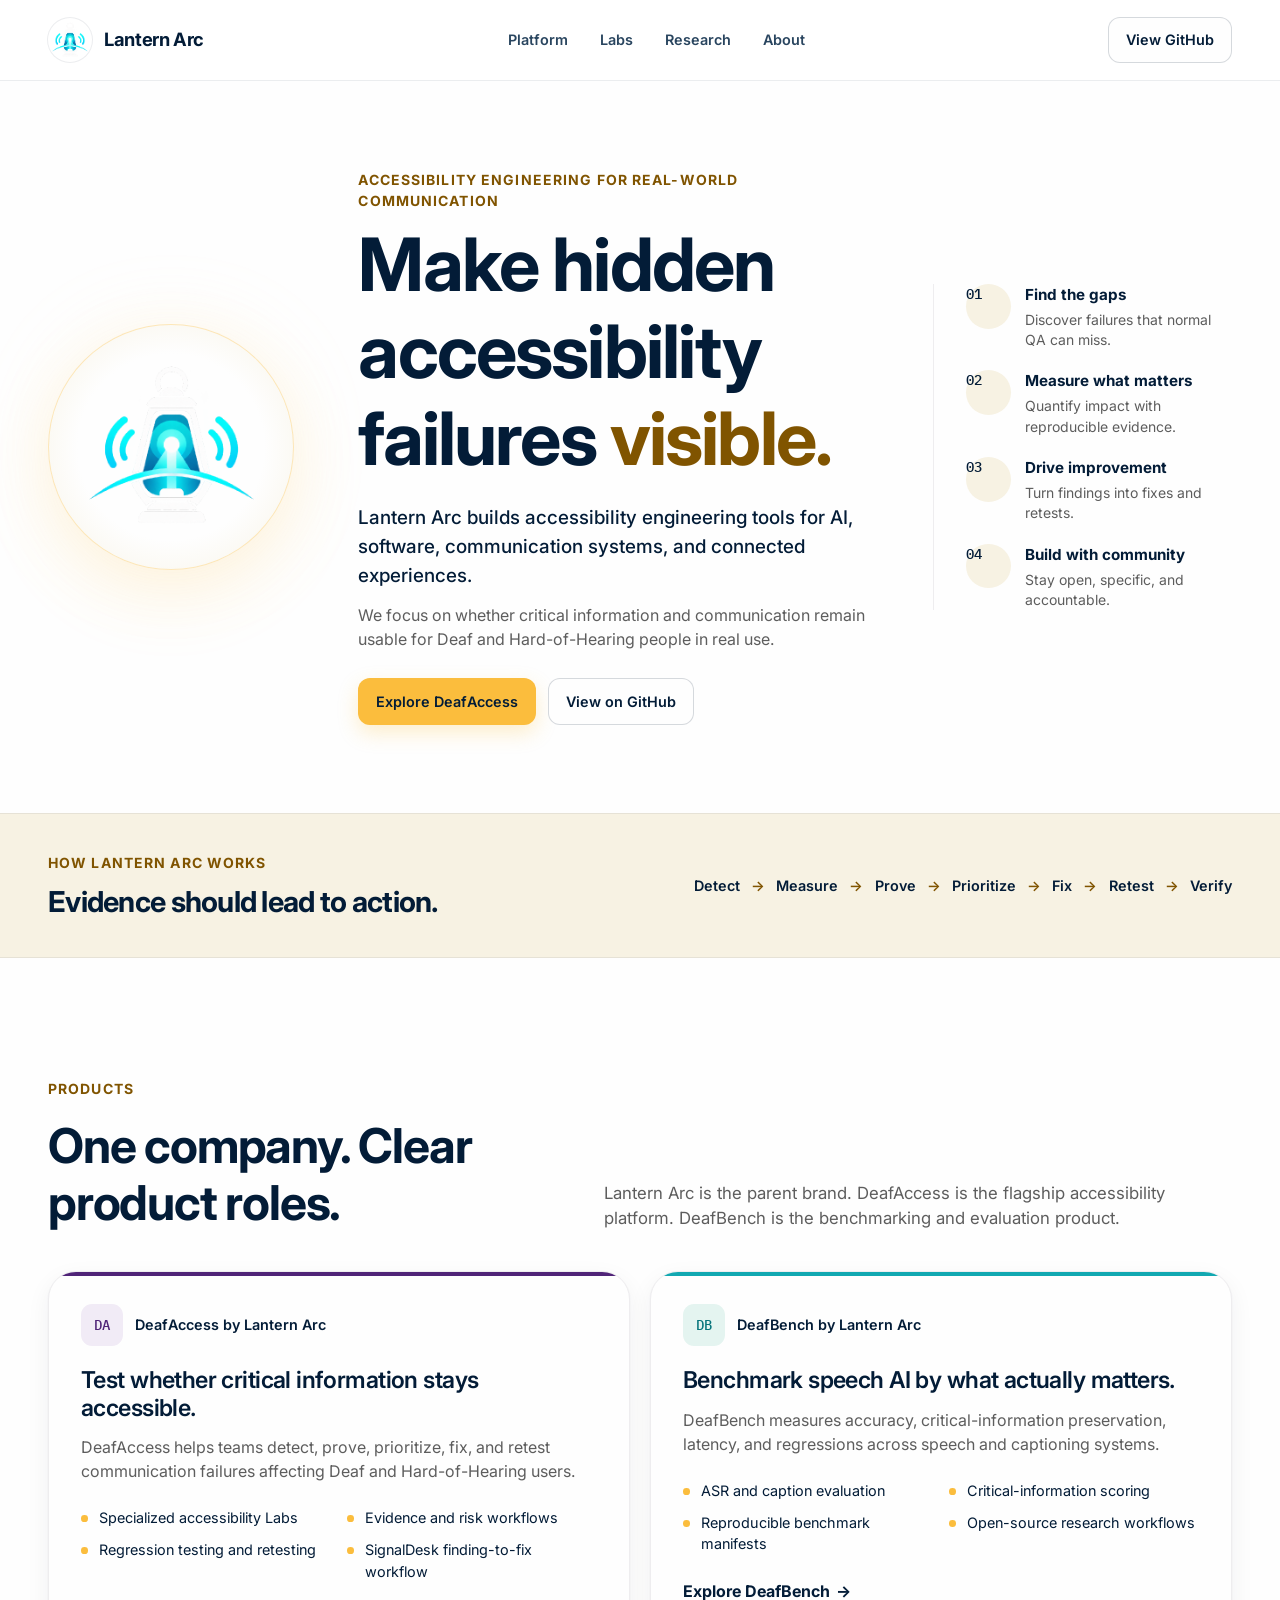
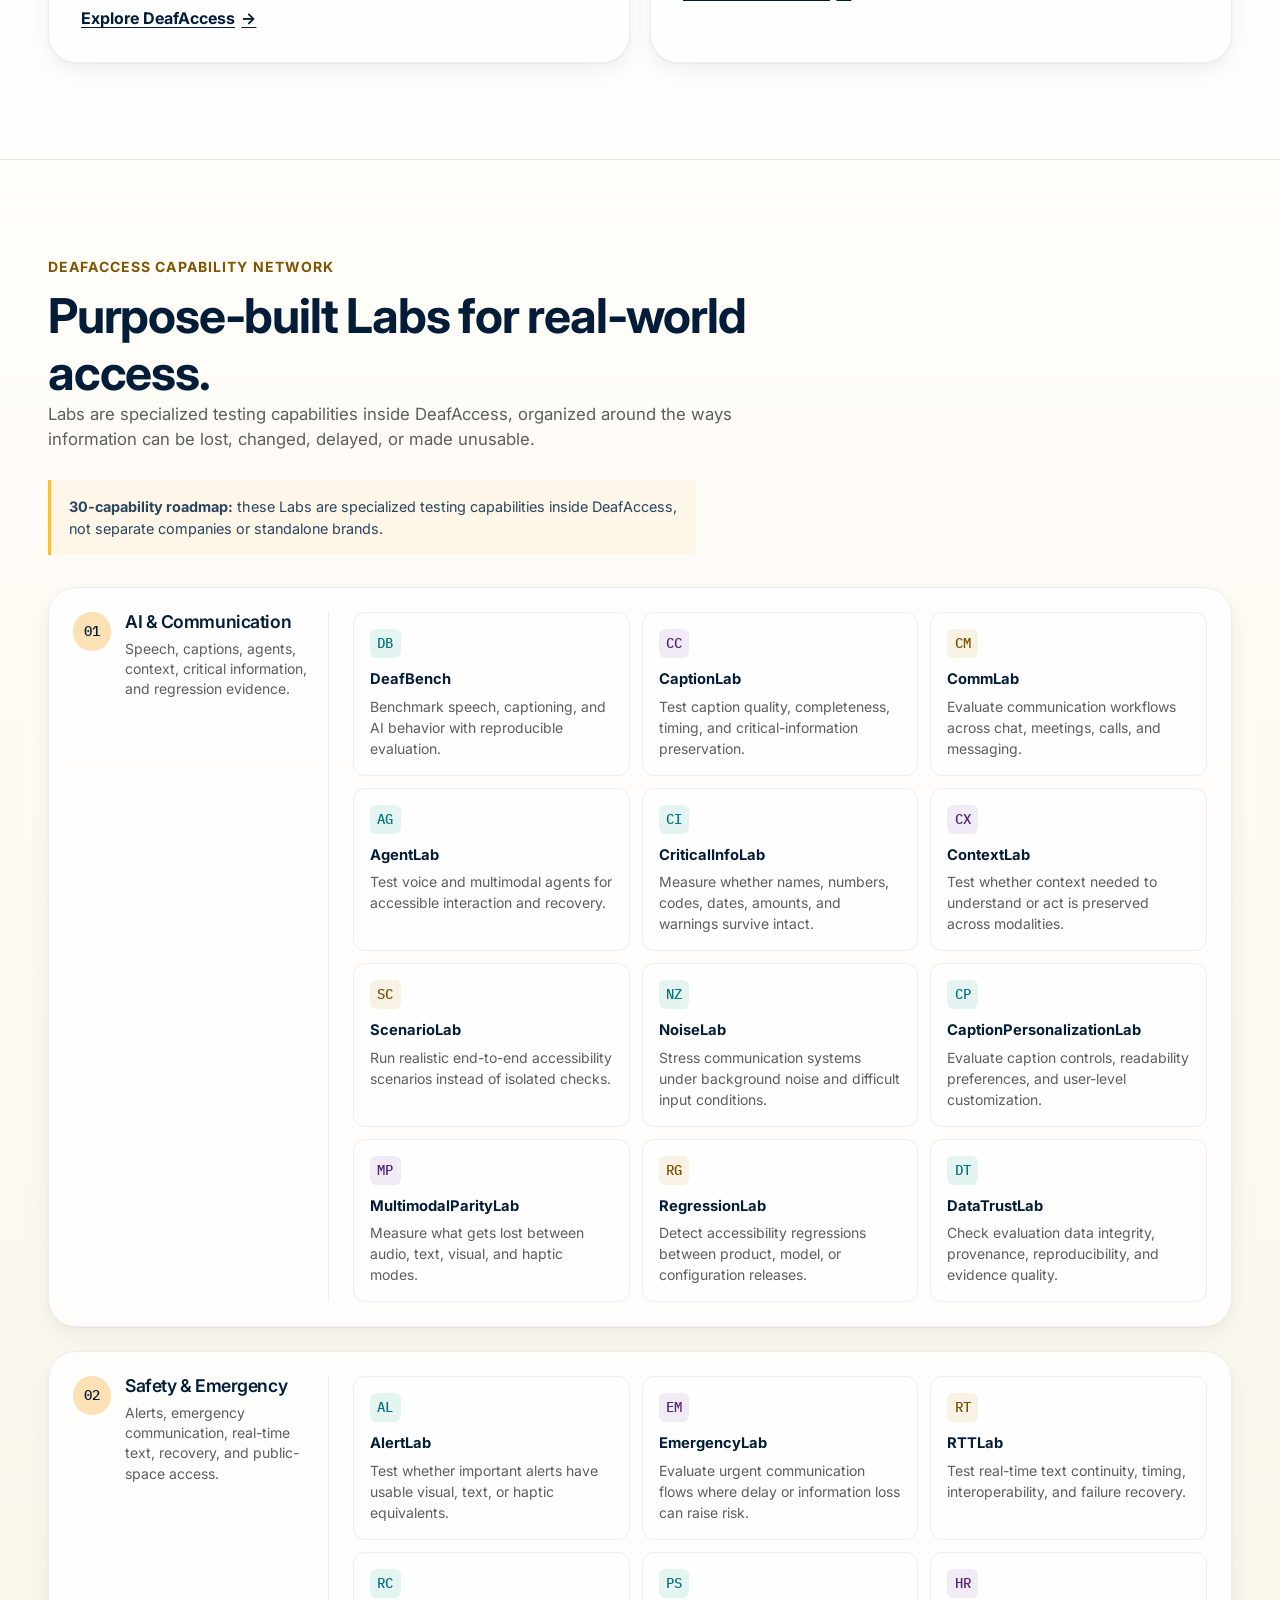
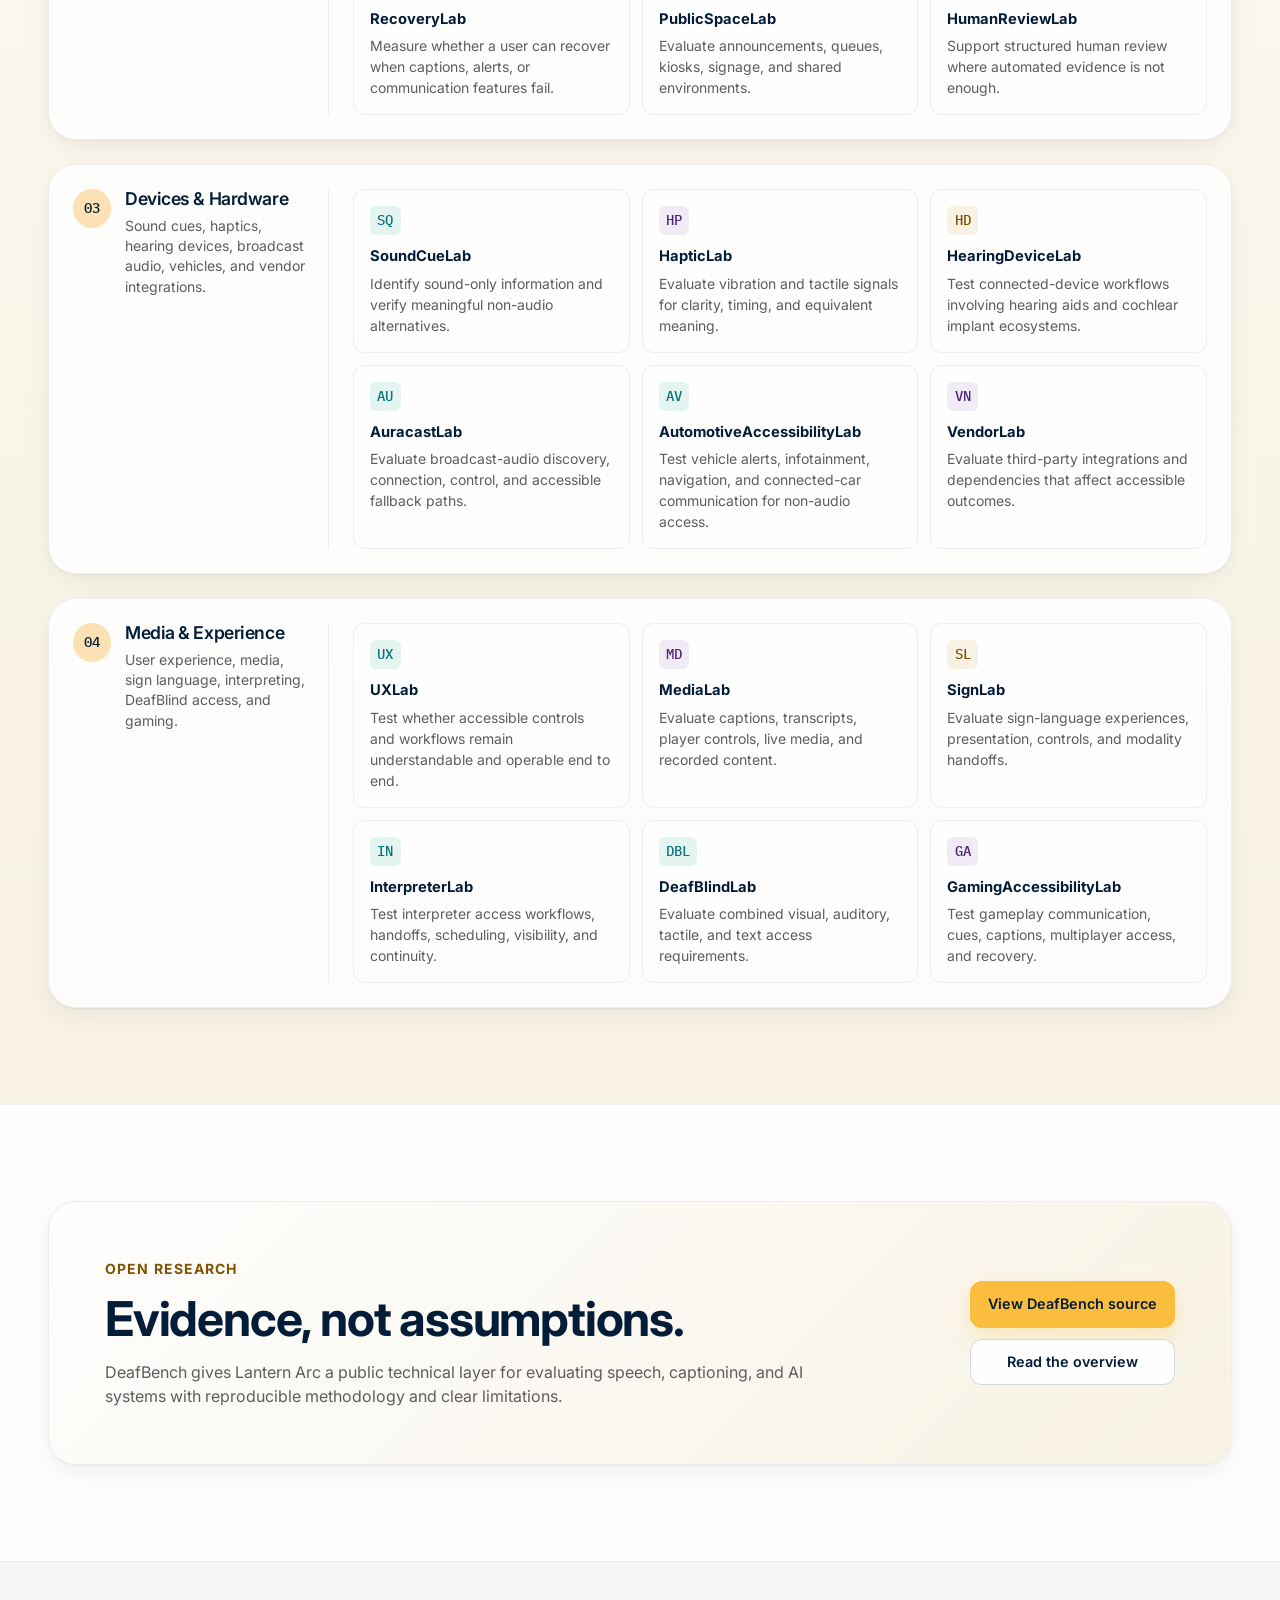
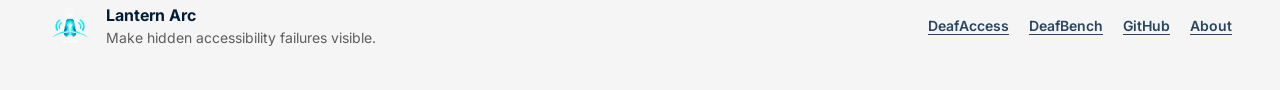
==== commit 73dd55dd: "feat: add social sharing card" ====
--- a/index.html
+++ b/index.html
@@ -5,6 +5,44 @@
   <meta name="viewport" content="width=device-width, initial-scale=1">
   <title>Lantern Arc | Accessibility engineering tools</title>
   <meta name="description" content="Lantern Arc builds accessibility engineering tools that help teams find, measure, prove, fix, and retest accessibility failures.">
+  <link rel="canonical" href="https://lanternarc.github.io/">
+  <meta name="theme-color" content="#031c37">
+  <meta property="og:type" content="website">
+  <meta property="og:site_name" content="Lantern Arc">
+  <meta property="og:title" content="Lantern Arc | Accessibility engineering tools">
+  <meta property="og:description" content="Make hidden accessibility failures visible. Lantern Arc builds accessibility engineering tools for AI, software, communication systems, and connected experiences.">
+  <meta property="og:url" content="https://lanternarc.github.io/">
+  <meta property="og:image" content="https://lanternarc.github.io/assets/social-card.png">
+  <meta property="og:image:alt" content="Lantern Arc lantern signal icon">
+  <meta name="twitter:card" content="summary_large_image">
+  <meta name="twitter:title" content="Lantern Arc | Accessibility engineering tools">
+  <meta name="twitter:description" content="Make hidden accessibility failures visible.">
+  <meta name="twitter:image" content="https://lanternarc.github.io/assets/social-card.png">
+  <link rel="manifest" href="/site.webmanifest">
+  <link rel="icon" type="image/png" href="/assets/lantern-arc-logo.png">
+  <script type="application/ld+json">
+  {
+    "@context": "https://schema.org",
+    "@graph": [
+      {
+        "@type": "Organization",
+        "@id": "https://lanternarc.github.io/#organization",
+        "name": "Lantern Arc",
+        "url": "https://lanternarc.github.io/",
+        "logo": "https://lanternarc.github.io/assets/lantern-arc-logo.png",
+        "description": "Lantern Arc builds accessibility engineering tools.",
+        "sameAs": ["https://github.com/lanternarc"]
+      },
+      {
+        "@type": "WebSite",
+        "@id": "https://lanternarc.github.io/#website",
+        "url": "https://lanternarc.github.io/",
+        "name": "Lantern Arc",
+        "publisher": {"@id": "https://lanternarc.github.io/#organization"}
+      }
+    ]
+  }
+  </script>
   <link rel="preconnect" href="https://fonts.googleapis.com">
   <link rel="preconnect" href="https://fonts.gstatic.com" crossorigin>
   <link href="https://fonts.googleapis.com/css2?family=IBM+Plex+Mono:wght@400;500&family=Inter:wght@400;500;600;700&display=swap" rel="stylesheet">
--- a/assets/site.css
+++ b/assets/site.css
@@ -2,6 +2,7 @@
   --navy-950: #031c37;
   --navy-900: #0a2b4a;
   --navy-700: #29455f;
+  --gold-700: #805400;
   --gold-500: #fbbd3d;
   --gold-300: #fbe1b3;
   --gold-100: #f7f2e3;
@@ -53,6 +54,7 @@
 img {
   display: block;
   max-width: 100%;
+  height: auto;
 }
 
 a {
@@ -270,7 +272,7 @@
 
 .eyebrow {
   margin-bottom: 0.7rem;
-  color: #9a6500;
+  color: var(--gold-700);
   font-size: 0.875rem;
   font-weight: 700;
   letter-spacing: 0.08em;
@@ -278,7 +280,7 @@
 }
 
 .hero-copy h1 span {
-  color: #9a6500;
+  color: var(--gold-700);
 }
 
 .hero-lede {
@@ -323,7 +325,7 @@
   color: var(--navy-950);
   background: var(--gold-100);
   font-family: var(--mono);
-  font-size: 0.78rem;
+  font-size: 0.875rem;
   font-weight: 500;
 }
 
@@ -381,7 +383,7 @@
 }
 
 .process-flow li:not(:last-child)::after {
-  color: #9a6500;
+  color: var(--gold-700);
   content: "→";
 }
 
@@ -475,7 +477,7 @@
   place-items: center;
   border-radius: 0.7rem;
   font-family: var(--mono);
-  font-size: 0.75rem;
+  font-size: 0.875rem;
   font-weight: 500;
 }
 
@@ -570,7 +572,7 @@
   color: var(--navy-950);
   background: var(--gold-300);
   font-family: var(--mono);
-  font-size: 0.75rem;
+  font-size: 0.875rem;
   font-weight: 500;
 }
 
@@ -613,7 +615,7 @@
   color: var(--teal-700);
   background: var(--teal-100);
   font-family: var(--mono);
-  font-size: 0.7rem;
+  font-size: 0.875rem;
   font-weight: 500;
 }
 
@@ -638,7 +640,7 @@
 .lab-card p {
   margin: 0;
   color: var(--muted);
-  font-size: 0.82rem;
+  font-size: 0.875rem;
   line-height: 1.5;
 }
 
@@ -669,6 +671,404 @@
   gap: 0.7rem;
 }
 
+.page-hero {
+  position: relative;
+  overflow: hidden;
+  border-bottom: 1px solid var(--line);
+}
+
+.page-hero::after {
+  position: absolute;
+  top: -14rem;
+  right: -12rem;
+  width: 34rem;
+  height: 34rem;
+  border-radius: 50%;
+  filter: blur(18px);
+  opacity: 0.32;
+  pointer-events: none;
+  content: "";
+}
+
+.page-hero-purple {
+  background: linear-gradient(135deg, var(--white) 45%, var(--purple-100) 100%);
+}
+
+.page-hero-purple::after {
+  background: #d8c4ea;
+}
+
+.page-hero-teal {
+  background: linear-gradient(135deg, var(--white) 45%, var(--teal-bg) 100%);
+}
+
+.page-hero-teal::after {
+  background: var(--teal-100);
+}
+
+.page-hero-gold {
+  background: linear-gradient(135deg, var(--white) 45%, var(--gold-100) 100%);
+}
+
+.page-hero-gold::after {
+  background: var(--gold-300);
+}
+
+.page-hero-grid {
+  position: relative;
+  z-index: 1;
+  display: grid;
+  grid-template-columns: minmax(0, 1.2fr) minmax(19rem, 0.8fr);
+  align-items: center;
+  gap: clamp(2rem, 7vw, 6rem);
+  min-height: 36rem;
+  padding-block: 5.5rem;
+}
+
+.page-hero h1 {
+  max-width: 16ch;
+}
+
+.page-lede {
+  margin-bottom: 1.6rem;
+  max-width: 62ch;
+  color: var(--navy-700);
+  font-size: 1.16rem;
+  line-height: 1.6;
+}
+
+.evidence-card,
+.benchmark-card {
+  padding: 1.5rem;
+  border: 1px solid rgb(3 28 55 / 0.10);
+  border-radius: var(--radius-lg);
+  background: rgb(254 254 254 / 0.9);
+  box-shadow: var(--shadow-md);
+  backdrop-filter: blur(10px);
+}
+
+.vertical-flow,
+.principle-list {
+  display: grid;
+  gap: 0;
+  margin: 0;
+  padding: 0;
+  list-style: none;
+}
+
+.vertical-flow li {
+  display: grid;
+  grid-template-columns: auto 0.7fr 1.3fr;
+  align-items: center;
+  gap: 0.75rem;
+  padding-block: 0.8rem;
+  border-bottom: 1px solid var(--line);
+}
+
+.vertical-flow li:last-child {
+  border-bottom: 0;
+}
+
+.vertical-flow li > span,
+.evidence-stack > div > span {
+  color: var(--purple-700);
+  font-family: var(--mono);
+  font-size: 0.875rem;
+  font-weight: 500;
+}
+
+.vertical-flow strong {
+  font-size: 0.9rem;
+}
+
+.vertical-flow small {
+  color: var(--muted);
+  font-size: 0.875rem;
+  line-height: 1.4;
+}
+
+.metric-list {
+  margin: 0;
+}
+
+.metric-list > div {
+  display: grid;
+  grid-template-columns: minmax(7rem, 0.65fr) 1fr;
+  gap: 1rem;
+  padding-block: 0.9rem;
+  border-bottom: 1px solid var(--line);
+}
+
+.metric-list > div:last-child {
+  border-bottom: 0;
+}
+
+.metric-list dt {
+  color: var(--teal-700);
+  font-weight: 700;
+}
+
+.metric-list dd {
+  margin: 0;
+  color: var(--muted);
+  font-size: 0.875rem;
+}
+
+.outcome-grid {
+  display: grid;
+  grid-template-columns: repeat(3, minmax(0, 1fr));
+  gap: 1rem;
+}
+
+.outcome-grid article {
+  padding: 1.6rem;
+  border: 1px solid var(--line);
+  border-radius: var(--radius-md);
+  background: var(--white);
+  box-shadow: var(--shadow-sm);
+}
+
+.outcome-number {
+  display: inline-flex;
+  margin-bottom: 1.6rem;
+  color: #785100;
+  font-family: var(--mono);
+  font-size: 0.875rem;
+  font-weight: 500;
+}
+
+.outcome-grid article h3 {
+  font-size: 1.1rem;
+}
+
+.outcome-grid article p {
+  margin: 0;
+  color: var(--muted);
+  font-size: 0.9rem;
+}
+
+.capability-grid {
+  display: grid;
+  grid-template-columns: repeat(4, minmax(0, 1fr));
+  gap: 0.8rem;
+}
+
+.capability-card {
+  padding: 1.4rem;
+  border: 1px solid var(--line);
+  border-radius: var(--radius-md);
+  background: var(--white);
+}
+
+.capability-card > span {
+  display: grid;
+  width: 2.5rem;
+  height: 2.5rem;
+  margin-bottom: 1.1rem;
+  place-items: center;
+  border-radius: 0.65rem;
+  color: var(--purple-700);
+  background: var(--purple-100);
+  font-family: var(--mono);
+  font-size: 0.875rem;
+  font-weight: 500;
+}
+
+.capability-card:nth-child(2) > span {
+  color: #785100;
+  background: var(--gold-100);
+}
+
+.capability-card:nth-child(3) > span {
+  color: var(--teal-700);
+  background: var(--teal-100);
+}
+
+.capability-card:nth-child(4) > span {
+  color: var(--navy-700);
+  background: var(--blue-100);
+}
+
+.capability-card h3 {
+  font-size: 1rem;
+}
+
+.capability-card p {
+  margin: 0;
+  color: var(--muted);
+  font-size: 0.875rem;
+}
+
+.center-action {
+  margin-top: 1.5rem;
+  text-align: center;
+}
+
+.split-panel {
+  display: grid;
+  grid-template-columns: minmax(0, 0.9fr) minmax(22rem, 1.1fr);
+  align-items: center;
+  gap: clamp(2rem, 6vw, 5rem);
+}
+
+.split-panel > div:first-child > p:last-child {
+  margin-bottom: 0;
+  color: var(--muted);
+}
+
+.signal-flow {
+  display: flex;
+  flex-wrap: wrap;
+  gap: 0.55rem;
+  align-items: center;
+}
+
+.signal-flow span {
+  position: relative;
+  display: inline-flex;
+  padding: 0.65rem 0.8rem;
+  border: 1px solid var(--line);
+  border-radius: 999px;
+  background: var(--white);
+  font-size: 0.875rem;
+  font-weight: 600;
+  box-shadow: var(--shadow-sm);
+}
+
+.signal-flow span:not(:last-child)::after {
+  position: absolute;
+  right: -0.55rem;
+  color: var(--gold-700);
+  content: "→";
+  transform: translateX(50%);
+}
+
+.evidence-stack {
+  display: grid;
+  grid-template-columns: repeat(2, minmax(0, 1fr));
+  gap: 0.8rem;
+}
+
+.evidence-stack > div {
+  padding: 1.25rem;
+  border: 1px solid var(--line);
+  border-radius: var(--radius-md);
+  background: var(--white);
+  box-shadow: var(--shadow-sm);
+}
+
+.evidence-stack > div > span {
+  display: inline-block;
+  margin-bottom: 0.7rem;
+  color: var(--teal-700);
+}
+
+.evidence-stack strong,
+.evidence-stack p {
+  display: block;
+}
+
+.evidence-stack strong {
+  margin-bottom: 0.35rem;
+  font-size: 0.93rem;
+}
+
+.evidence-stack p {
+  margin: 0;
+  color: var(--muted);
+  font-size: 0.875rem;
+}
+
+.principle-list li {
+  padding-block: 0.85rem;
+  border-bottom: 1px solid var(--line);
+}
+
+.principle-list li:last-child {
+  border-bottom: 0;
+}
+
+.principle-list strong,
+.principle-list span {
+  display: block;
+}
+
+.principle-list strong {
+  margin-bottom: 0.2rem;
+  font-size: 0.92rem;
+}
+
+.principle-list span {
+  color: var(--muted);
+  font-size: 0.875rem;
+}
+
+.architecture-grid {
+  display: grid;
+  grid-template-columns: repeat(4, minmax(0, 1fr));
+  gap: 0.85rem;
+}
+
+.architecture-grid article {
+  padding: 1.45rem;
+  border: 1px solid var(--line);
+  border-top: 3px solid var(--gold-500);
+  border-radius: var(--radius-md);
+  background: var(--white);
+  box-shadow: var(--shadow-sm);
+}
+
+.architecture-grid .architecture-purple {
+  border-top-color: var(--purple-700);
+}
+
+.architecture-grid .architecture-teal {
+  border-top-color: var(--teal-500);
+}
+
+.architecture-level {
+  display: block;
+  margin-bottom: 1.1rem;
+  color: var(--muted);
+  font-family: var(--mono);
+  font-size: 0.875rem;
+  text-transform: uppercase;
+}
+
+.architecture-grid h3 {
+  font-size: 1.05rem;
+}
+
+.architecture-grid p {
+  margin: 0;
+  color: var(--muted);
+  font-size: 0.875rem;
+}
+
+.not-found {
+  display: grid;
+  min-height: calc(100vh - 5rem);
+  place-items: center;
+  padding-block: 5rem;
+}
+
+.not-found > div {
+  max-width: 46rem;
+  text-align: center;
+}
+
+.not-found h1 {
+  margin-inline: auto;
+}
+
+.not-found .page-lede {
+  margin-inline: auto;
+}
+
+.not-found .hero-actions {
+  justify-content: center;
+}
+
 .site-footer {
   border-top: 1px solid var(--line);
   background: var(--off-white);
@@ -750,6 +1150,16 @@
 
   .section-heading .eyebrow {
     margin-bottom: -0.25rem;
+  }
+
+  .page-hero-grid {
+    grid-template-columns: minmax(0, 1.1fr) minmax(18rem, 0.9fr);
+    gap: 2.5rem;
+  }
+
+  .capability-grid,
+  .architecture-grid {
+    grid-template-columns: repeat(2, minmax(0, 1fr));
   }
 }
 
@@ -847,9 +1257,58 @@
     flex-wrap: wrap;
   }
 
+  .page-hero-grid,
+  .split-panel {
+    grid-template-columns: 1fr;
+  }
+
+  .page-hero-grid {
+    min-height: auto;
+    padding-block: 4rem;
+  }
+
+  .page-hero h1 {
+    max-width: 18ch;
+  }
+
+  .outcome-grid,
+  .capability-grid,
+  .architecture-grid {
+    grid-template-columns: 1fr;
+  }
+
+  .evidence-stack {
+    grid-template-columns: 1fr;
+  }
+
+  .vertical-flow li {
+    grid-template-columns: auto minmax(5rem, 0.7fr) 1.3fr;
+  }
+
   .footer-inner {
     align-items: flex-start;
     flex-direction: column;
+  }
+}
+
+@media (max-width: 34rem) {
+  .lab-grid {
+    grid-template-columns: 1fr;
+  }
+
+  .hero-actions,
+  .research-actions {
+    align-items: stretch;
+    flex-direction: column;
+  }
+
+  .button {
+    width: 100%;
+  }
+
+  .metric-list > div {
+    grid-template-columns: 1fr;
+    gap: 0.3rem;
   }
 }
 
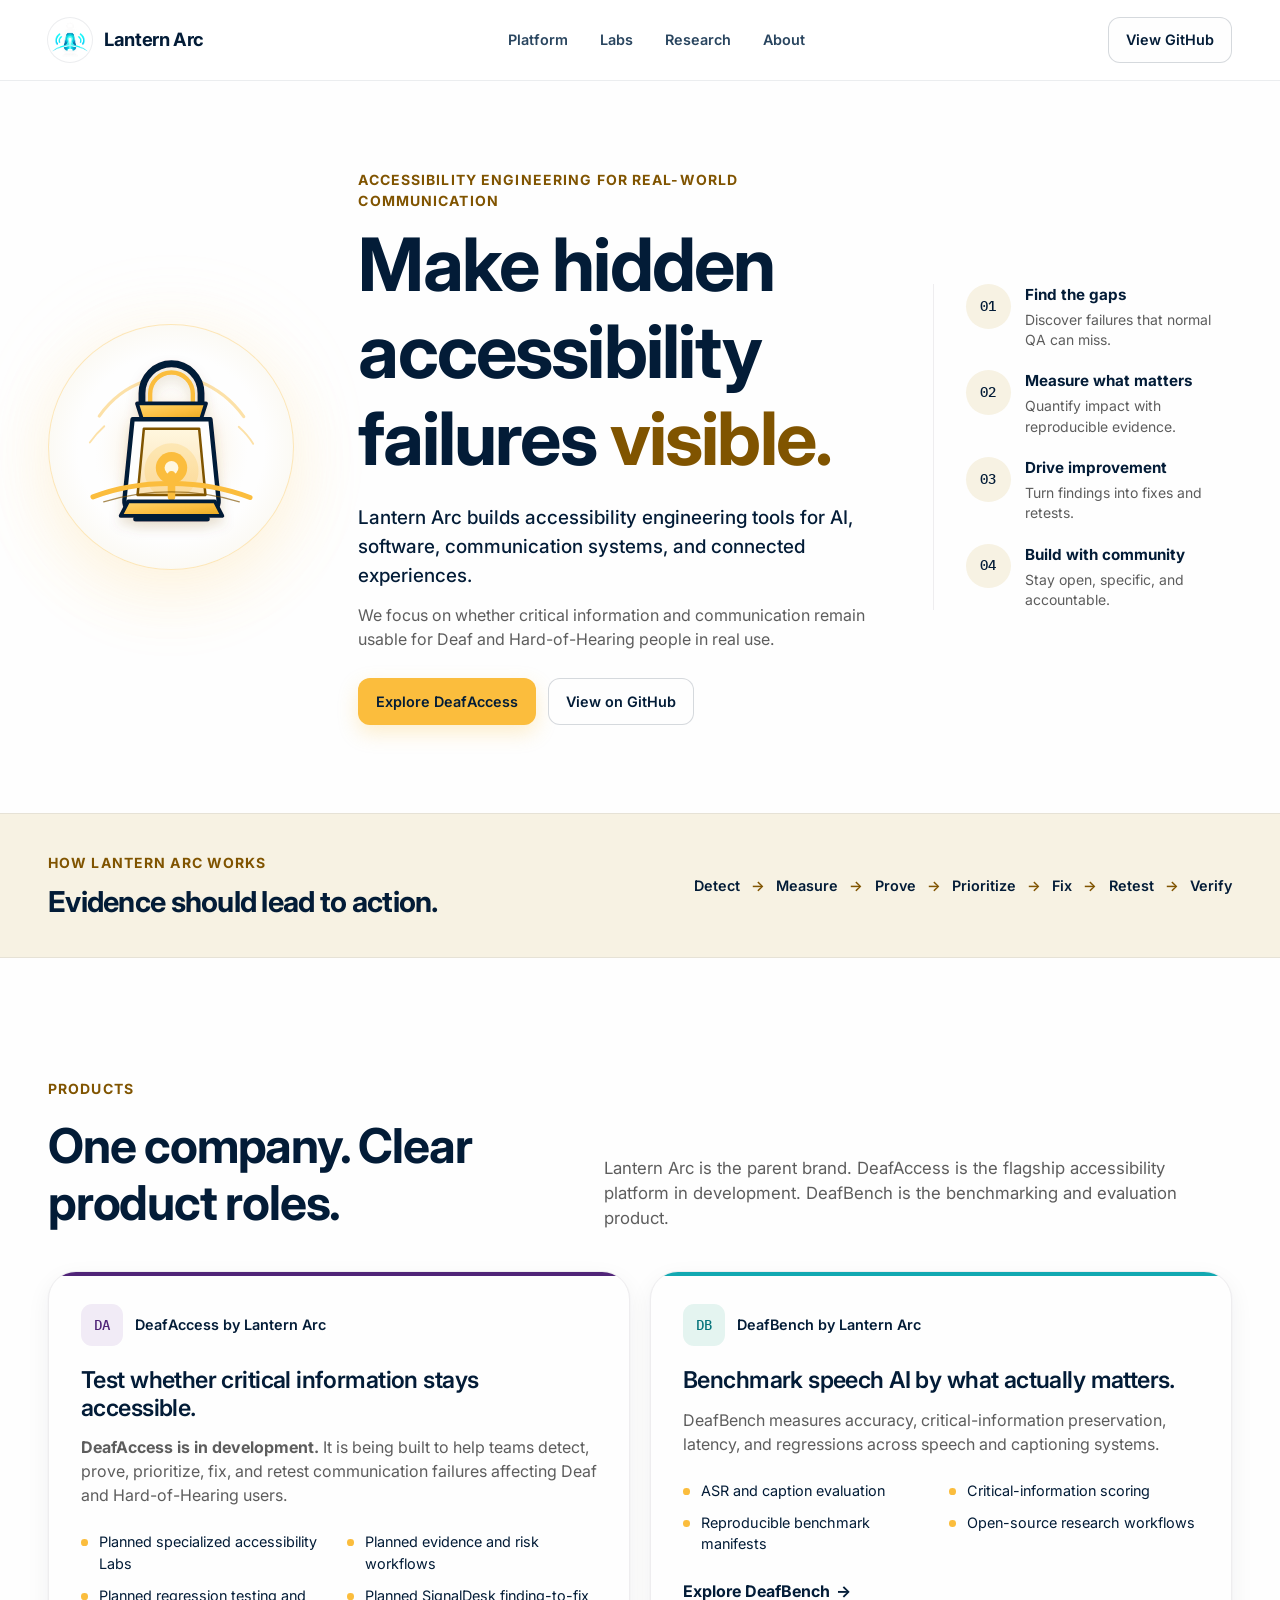
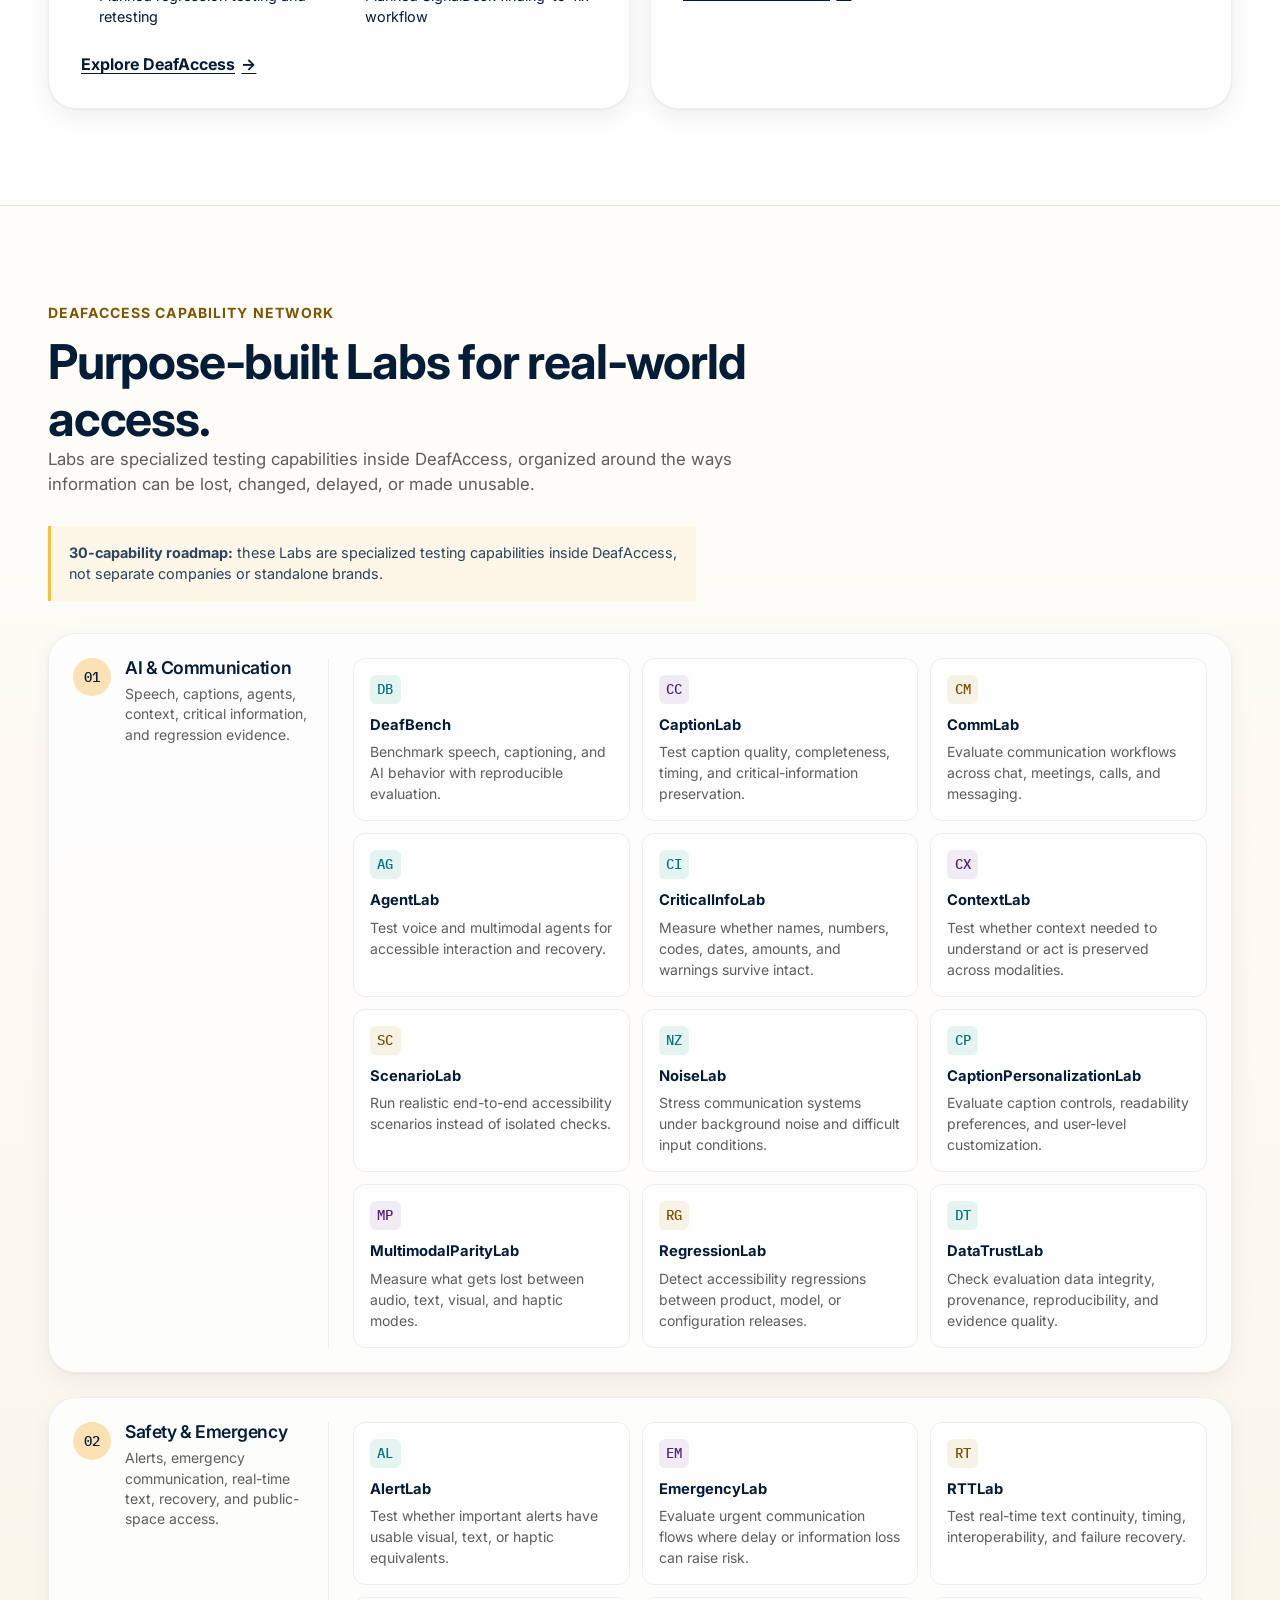
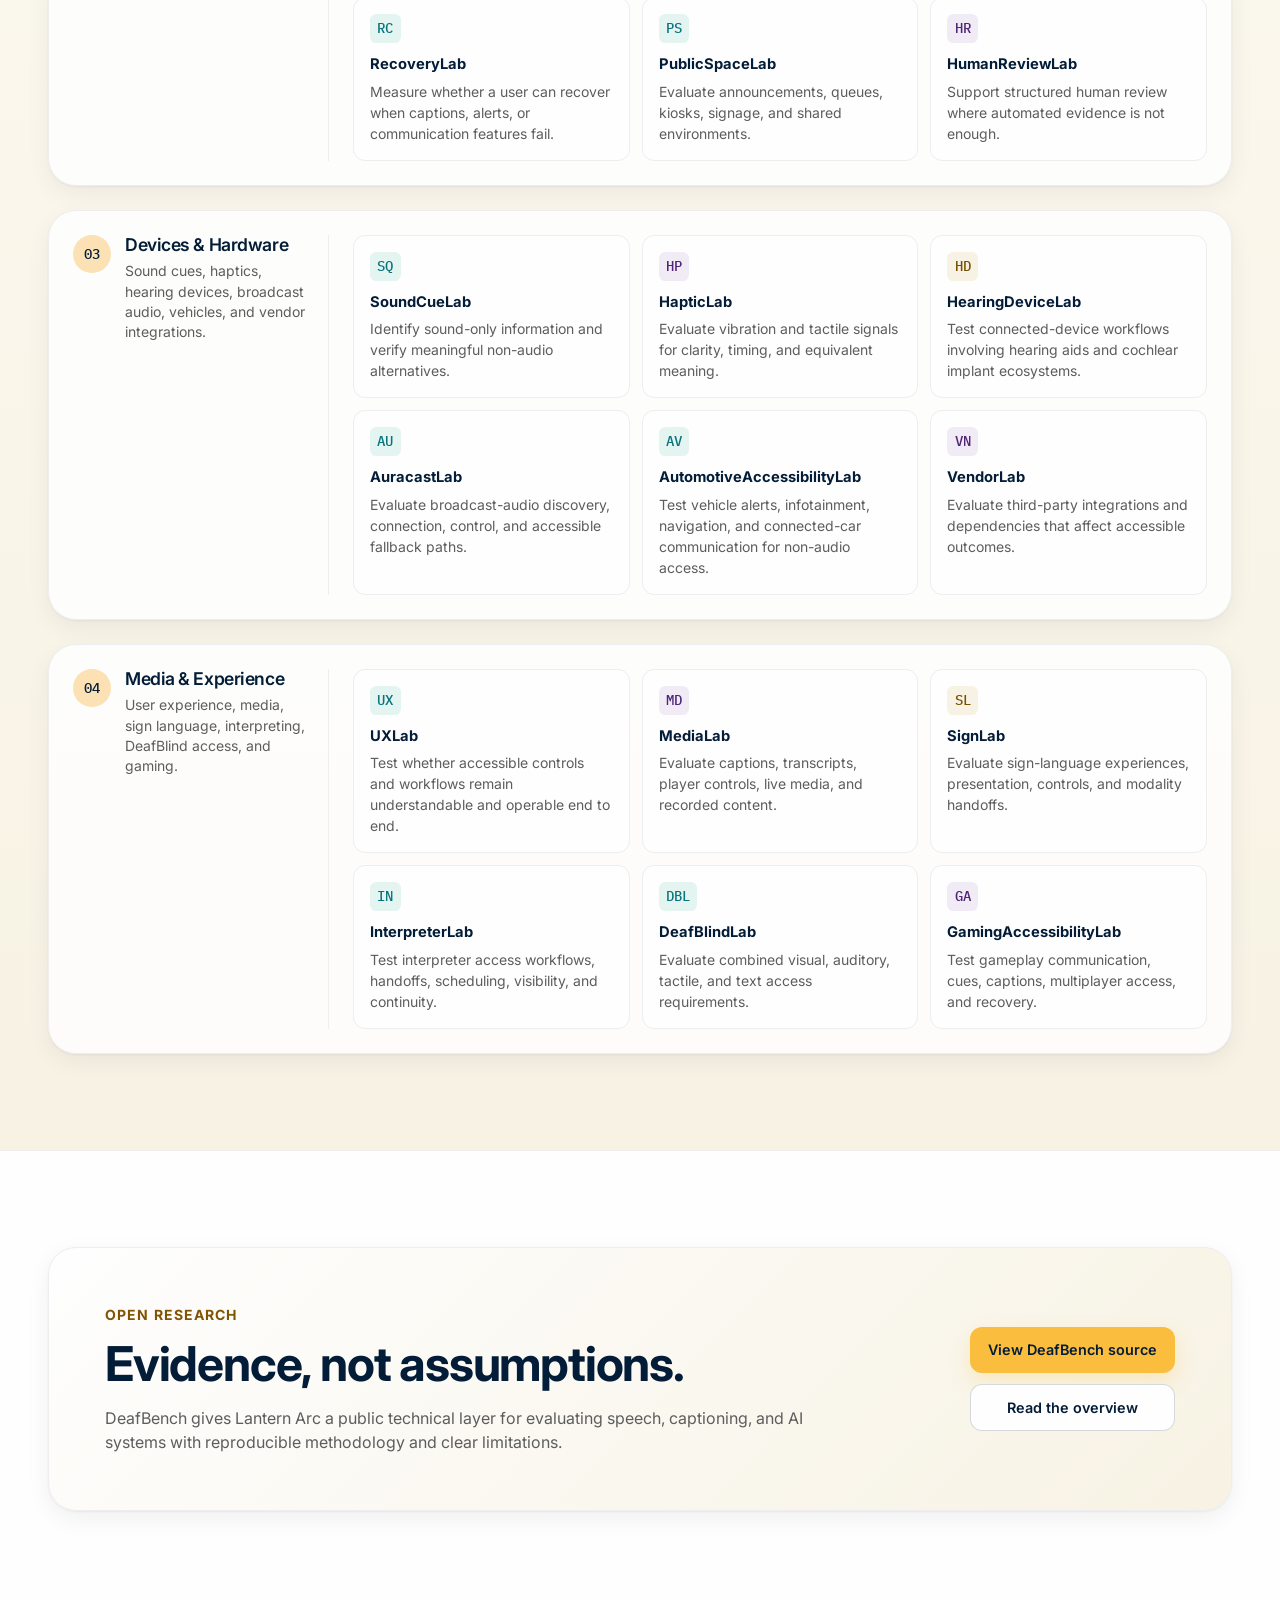
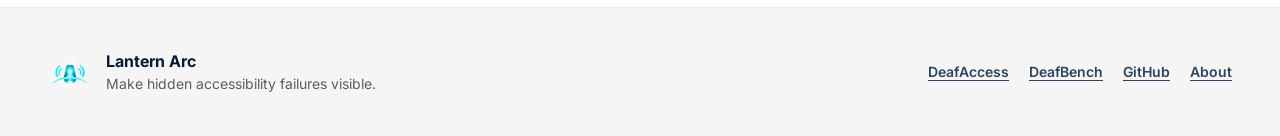
==== commit becf0145: "fix: address initial site review feedback" ====
--- a/index.html
+++ b/index.html
@@ -13,13 +13,16 @@
   <meta property="og:description" content="Make hidden accessibility failures visible. Lantern Arc builds accessibility engineering tools for AI, software, communication systems, and connected experiences.">
   <meta property="og:url" content="https://lanternarc.github.io/">
   <meta property="og:image" content="https://lanternarc.github.io/assets/social-card.png">
+  <meta property="og:image:width" content="1200">
+  <meta property="og:image:height" content="630">
   <meta property="og:image:alt" content="Lantern Arc lantern signal icon">
   <meta name="twitter:card" content="summary_large_image">
   <meta name="twitter:title" content="Lantern Arc | Accessibility engineering tools">
   <meta name="twitter:description" content="Make hidden accessibility failures visible.">
   <meta name="twitter:image" content="https://lanternarc.github.io/assets/social-card.png">
   <link rel="manifest" href="/site.webmanifest">
-  <link rel="icon" type="image/png" href="/assets/lantern-arc-logo.png">
+  <link rel="icon" type="image/png" sizes="48x48" href="/assets/favicon-48.png">
+  <link rel="apple-touch-icon" sizes="192x192" href="/assets/icon-192.png">
   <script type="application/ld+json">
   {
     "@context": "https://schema.org",
@@ -45,7 +48,7 @@
   </script>
   <link rel="preconnect" href="https://fonts.googleapis.com">
   <link rel="preconnect" href="https://fonts.gstatic.com" crossorigin>
-  <link href="https://fonts.googleapis.com/css2?family=IBM+Plex+Mono:wght@400;500&family=Inter:wght@400;500;600;700&display=swap" rel="stylesheet">
+  <link href="https://fonts.googleapis.com/css2?family=IBM+Plex+Mono:wght@400;500&family=Inter:wght@400;500;600;700&display=optional" rel="stylesheet">
   <link rel="stylesheet" href="/assets/site.css">
 </head>
 <body>
@@ -71,7 +74,7 @@
     <section class="hero shell" aria-labelledby="hero-title">
       <div class="hero-art" aria-hidden="true">
         <div class="hero-logo-wrap">
-          <img src="/assets/lantern-arc-logo.png" alt="" width="320" height="320">
+          <img src="/assets/lantern-hero.svg" alt="" width="320" height="320">
         </div>
       </div>
       <div class="hero-copy">
@@ -120,18 +123,18 @@
       <div class="section-heading">
         <p class="eyebrow">Products</p>
         <h2 id="products-title">One company. Clear product roles.</h2>
-        <p>Lantern Arc is the parent brand. DeafAccess is the flagship accessibility platform. DeafBench is the benchmarking and evaluation product.</p>
+        <p>Lantern Arc is the parent brand. DeafAccess is the flagship accessibility platform in development. DeafBench is the benchmarking and evaluation product.</p>
       </div>
       <div class="product-grid">
         <article class="product-card product-deafaccess">
           <div class="product-kicker"><span class="product-symbol">DA</span><span>DeafAccess by Lantern Arc</span></div>
           <h3>Test whether critical information stays accessible.</h3>
-          <p>DeafAccess helps teams detect, prove, prioritize, fix, and retest communication failures affecting Deaf and Hard-of-Hearing users.</p>
+          <p><strong>DeafAccess is in development.</strong> It is being built to help teams detect, prove, prioritize, fix, and retest communication failures affecting Deaf and Hard-of-Hearing users.</p>
           <ul class="feature-list">
-            <li>Specialized accessibility Labs</li>
-            <li>Evidence and risk workflows</li>
-            <li>Regression testing and retesting</li>
-            <li>SignalDesk finding-to-fix workflow</li>
+            <li>Planned specialized accessibility Labs</li>
+            <li>Planned evidence and risk workflows</li>
+            <li>Planned regression testing and retesting</li>
+            <li>Planned SignalDesk finding-to-fix workflow</li>
           </ul>
           <a class="text-link" href="/deafaccess/">Explore DeafAccess <span aria-hidden="true">→</span></a>
         </article>
--- a/assets/site.css
+++ b/assets/site.css
@@ -330,7 +330,7 @@
 }
 
 .principle strong,
-.principle span {
+.principle div > span {
   display: block;
 }
 
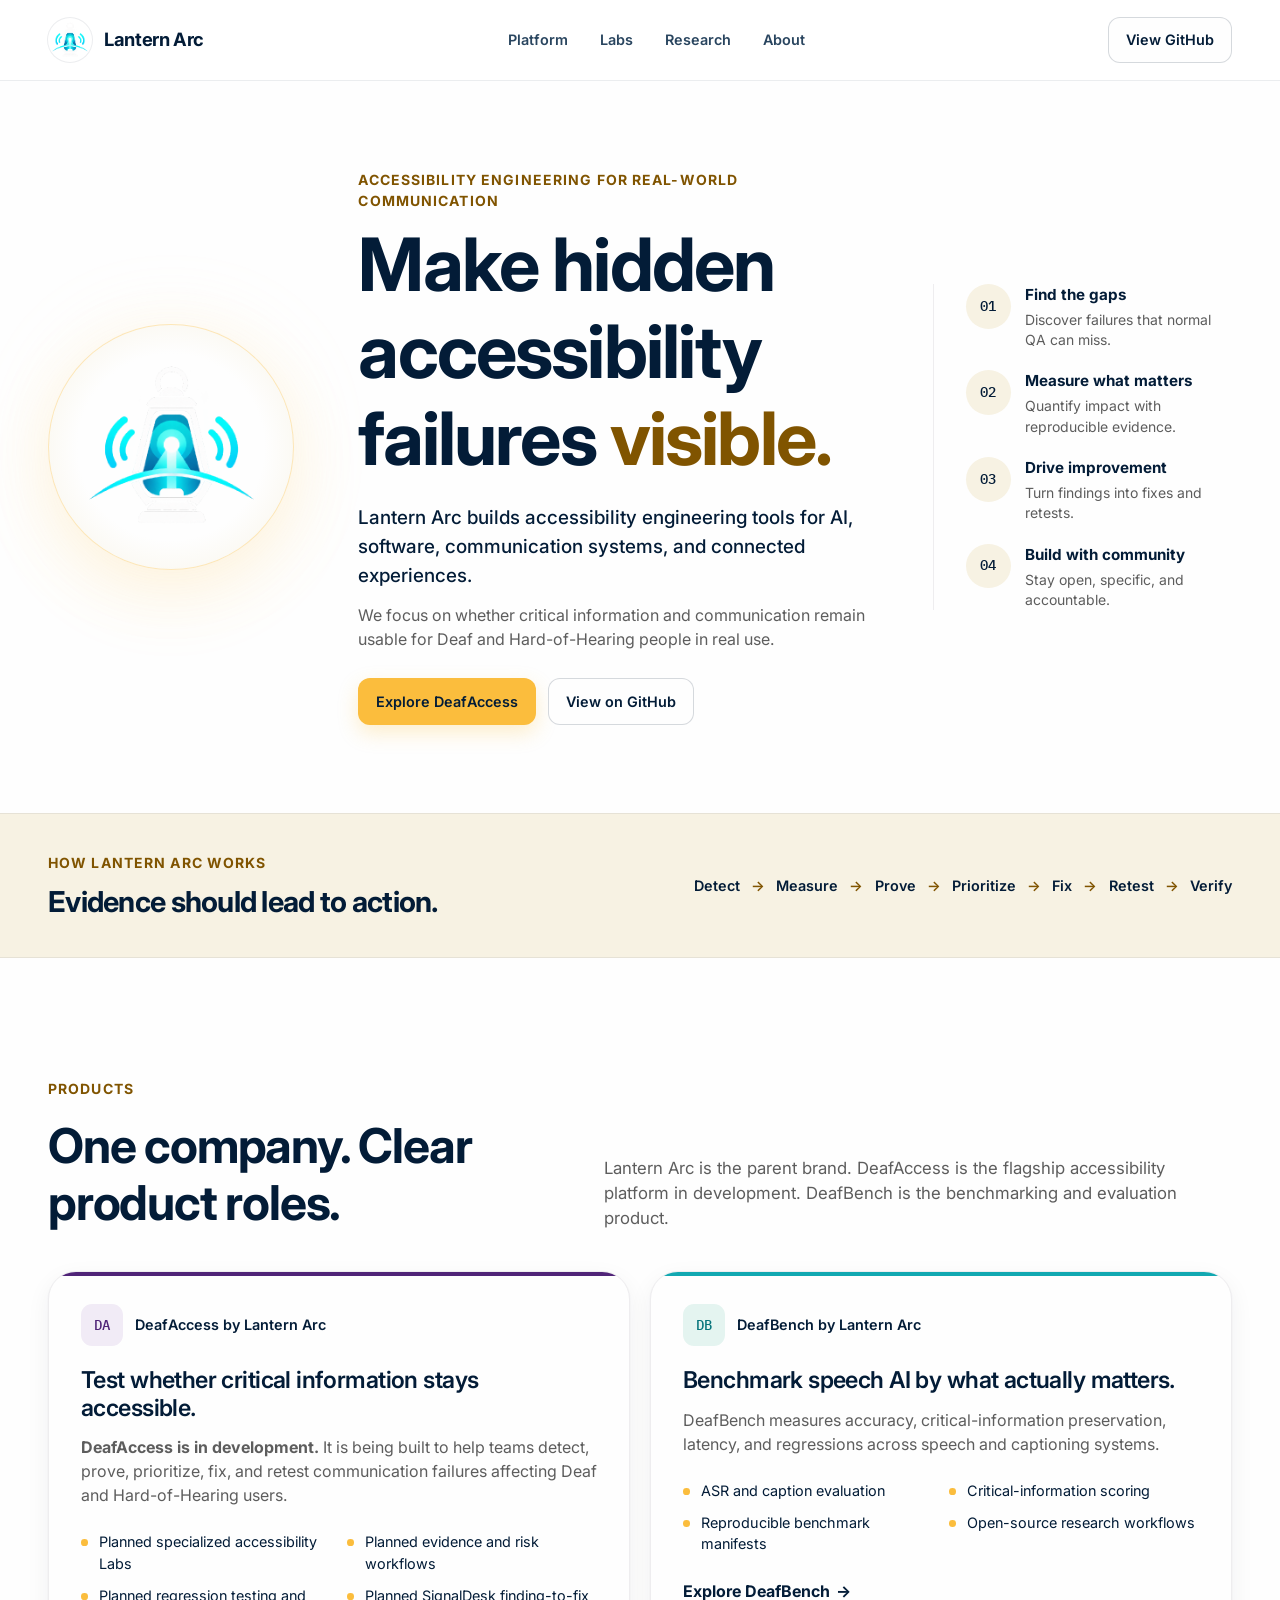
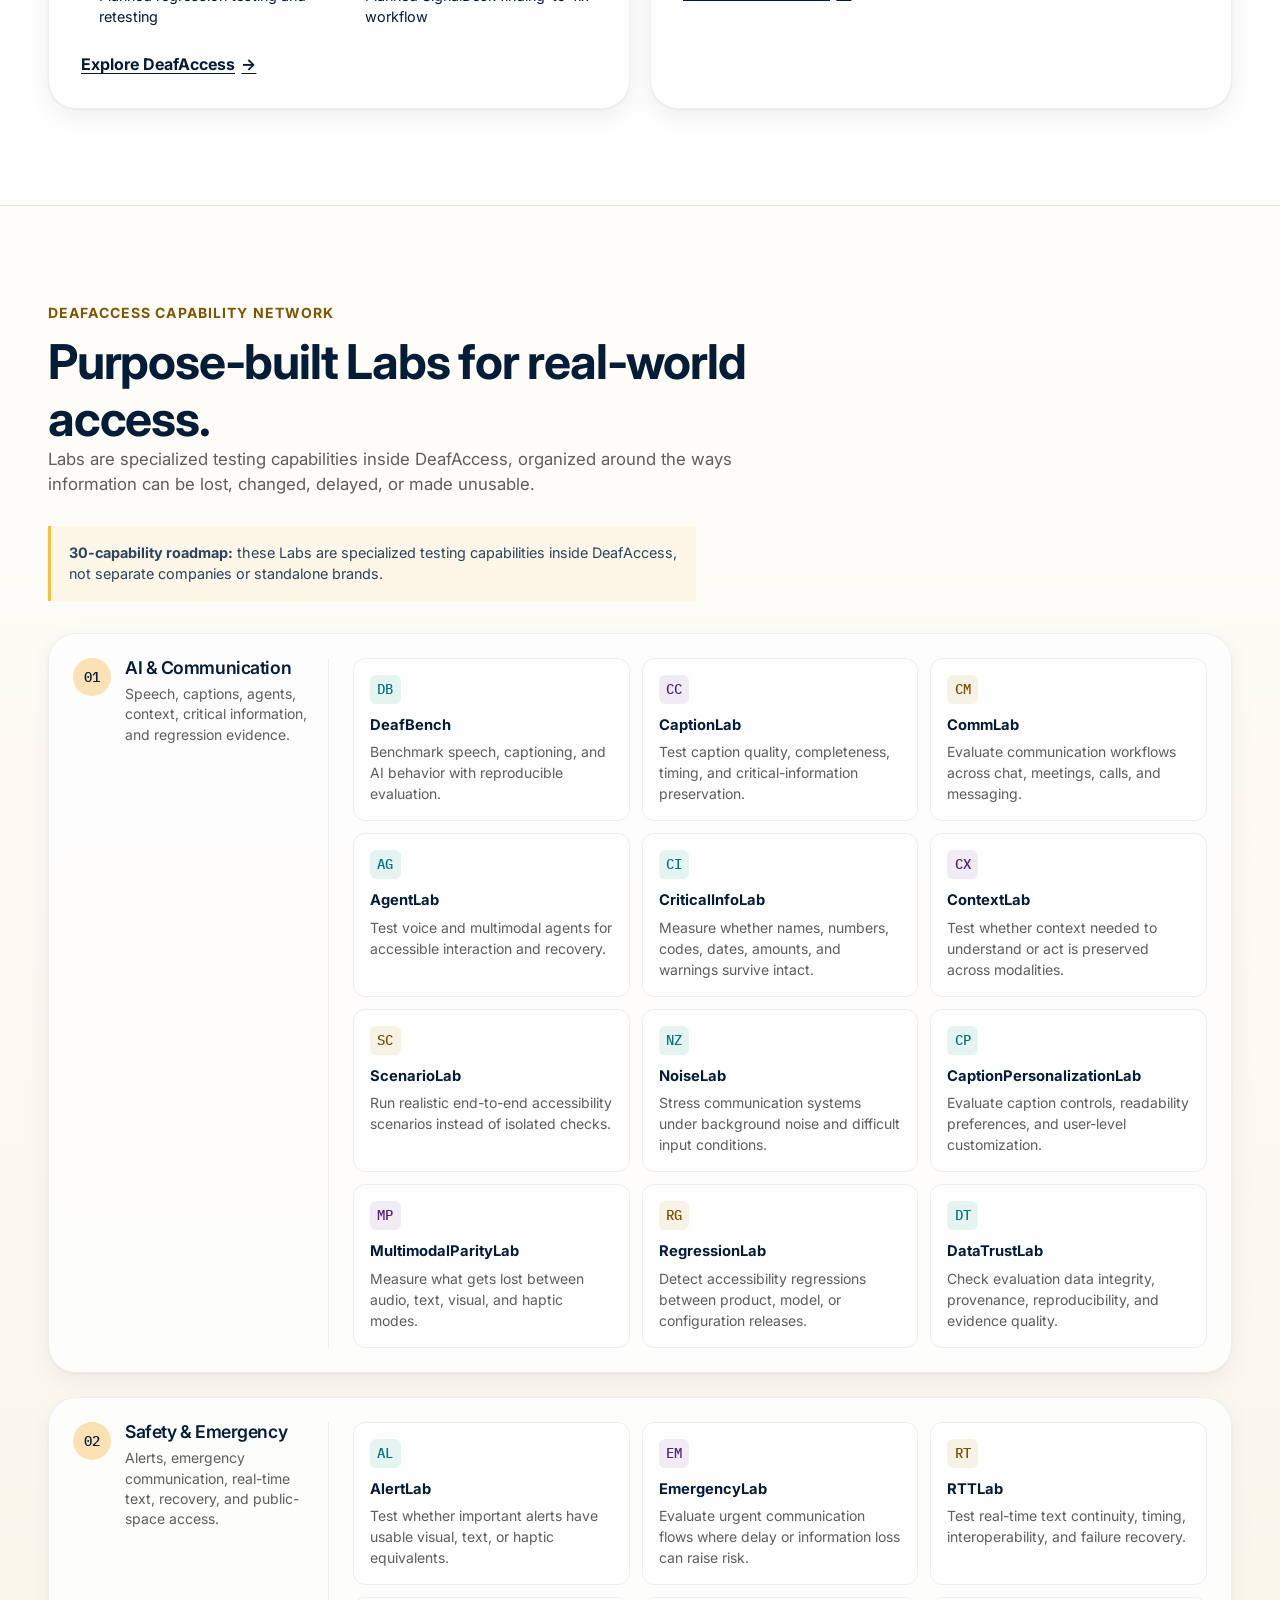
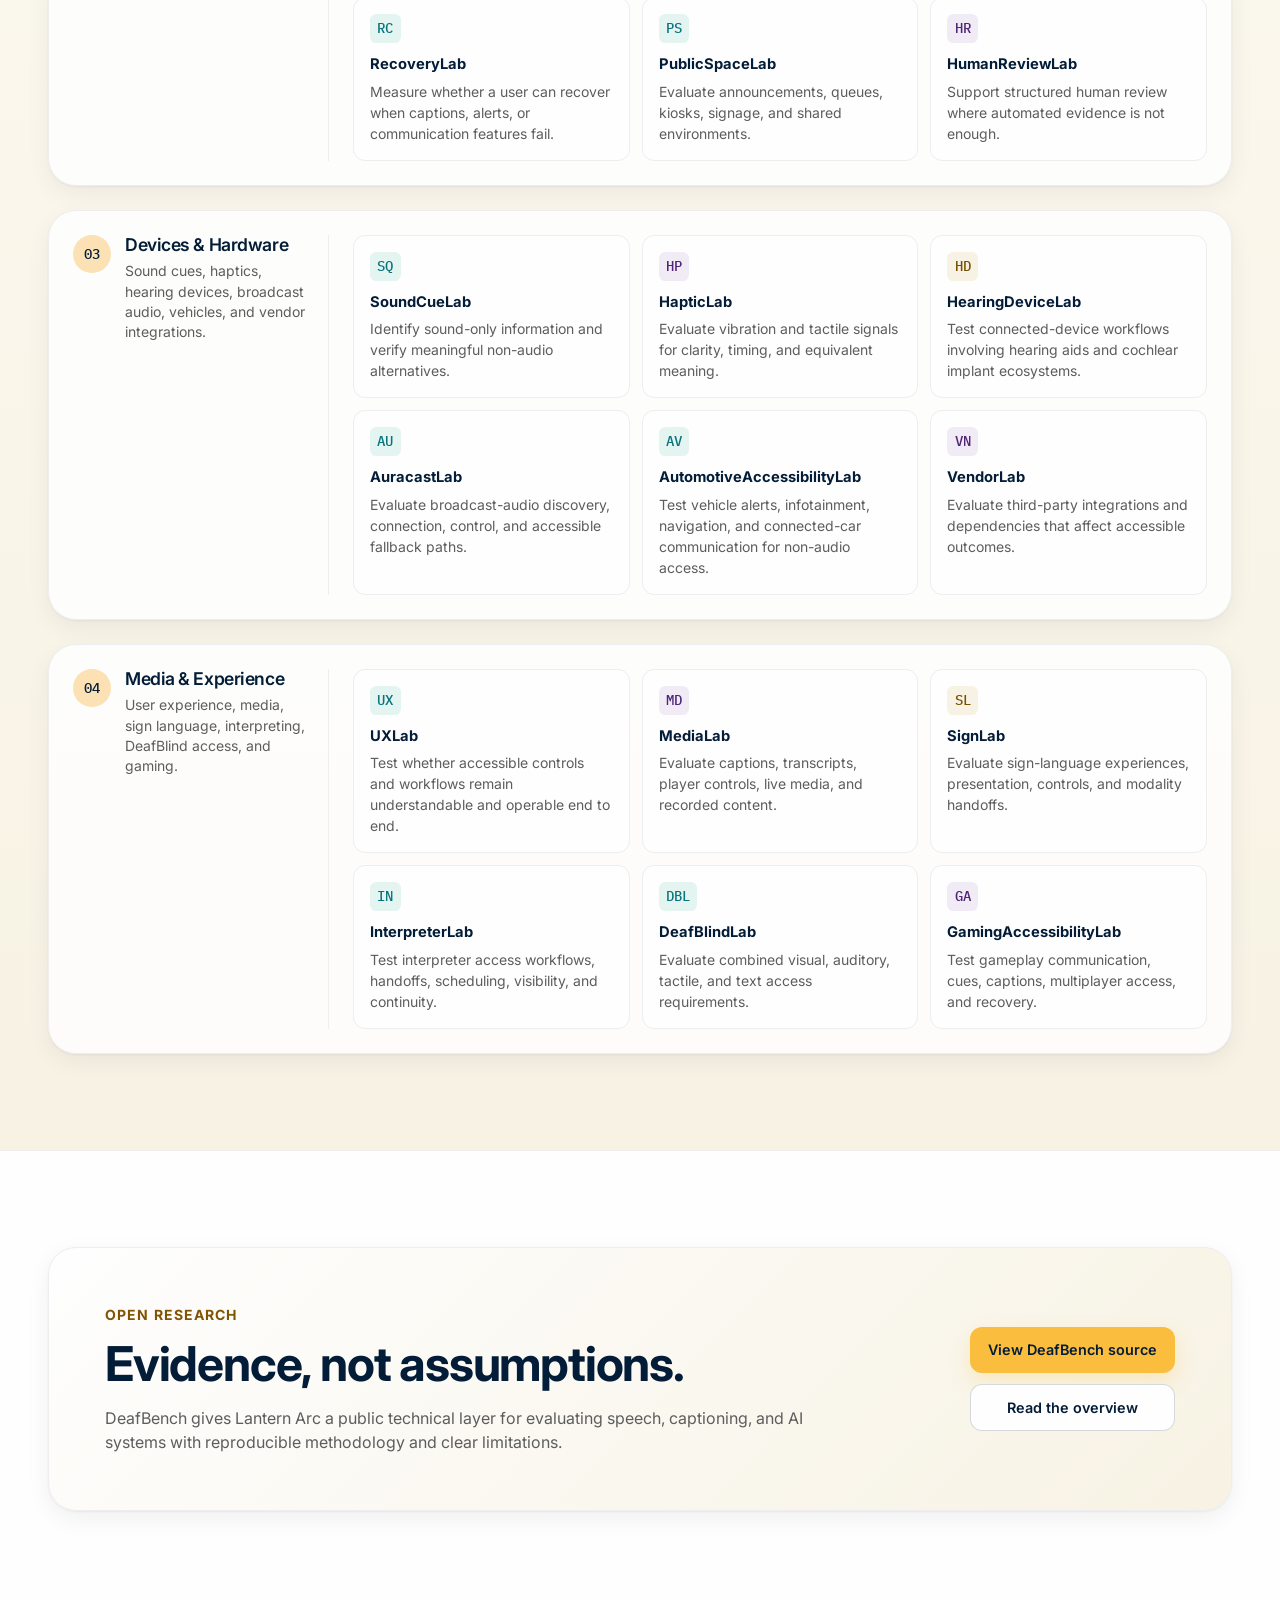
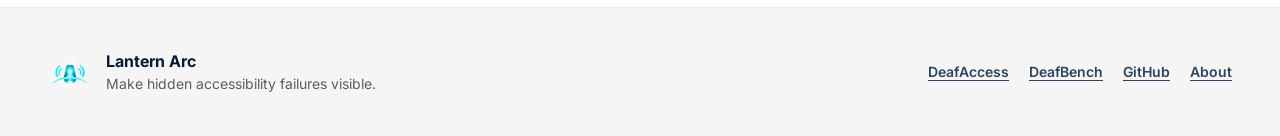
==== commit 5ac75db6: "fix: address initial site review feedback" ====
--- a/index.html
+++ b/index.html
@@ -74,7 +74,7 @@
     <section class="hero shell" aria-labelledby="hero-title">
       <div class="hero-art" aria-hidden="true">
         <div class="hero-logo-wrap">
-          <img src="/assets/lantern-hero.svg" alt="" width="320" height="320">
+          <img src="/assets/lantern-arc-logo.png" alt="" width="320" height="320">
         </div>
       </div>
       <div class="hero-copy">
